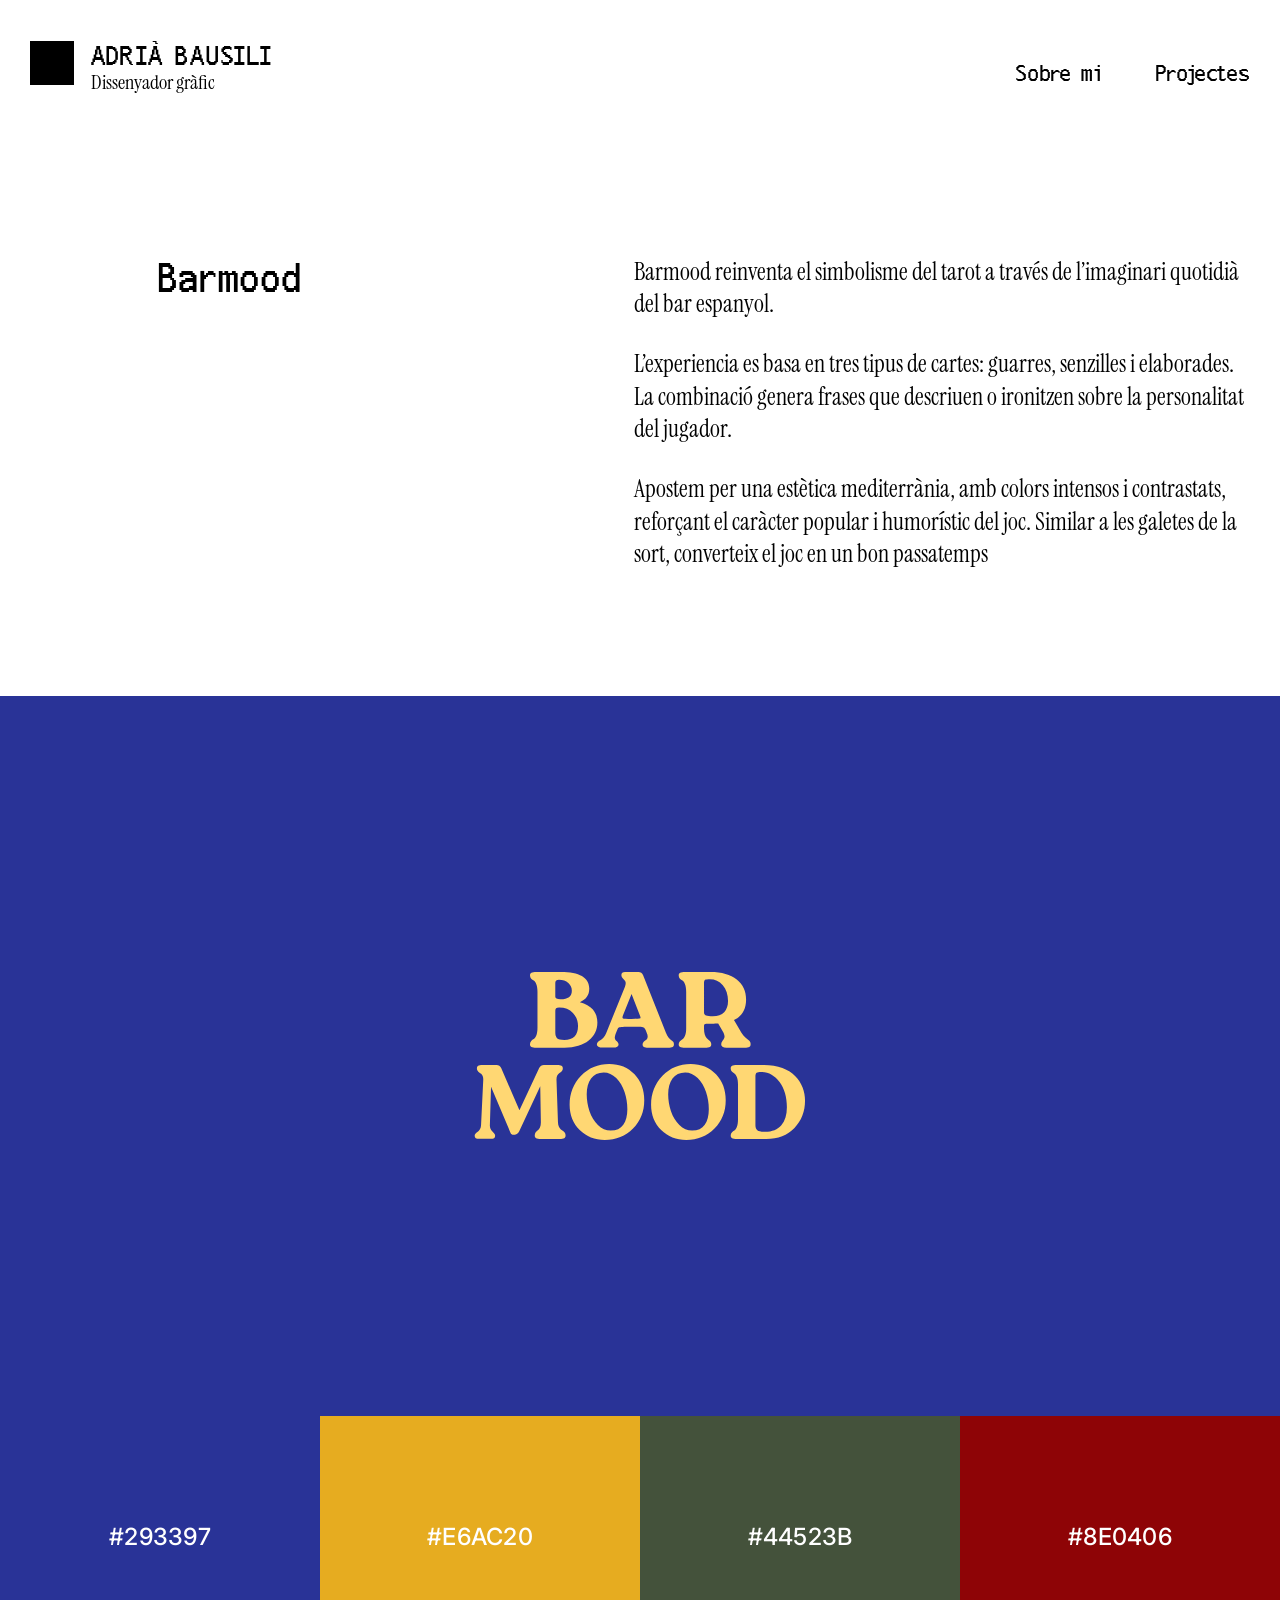
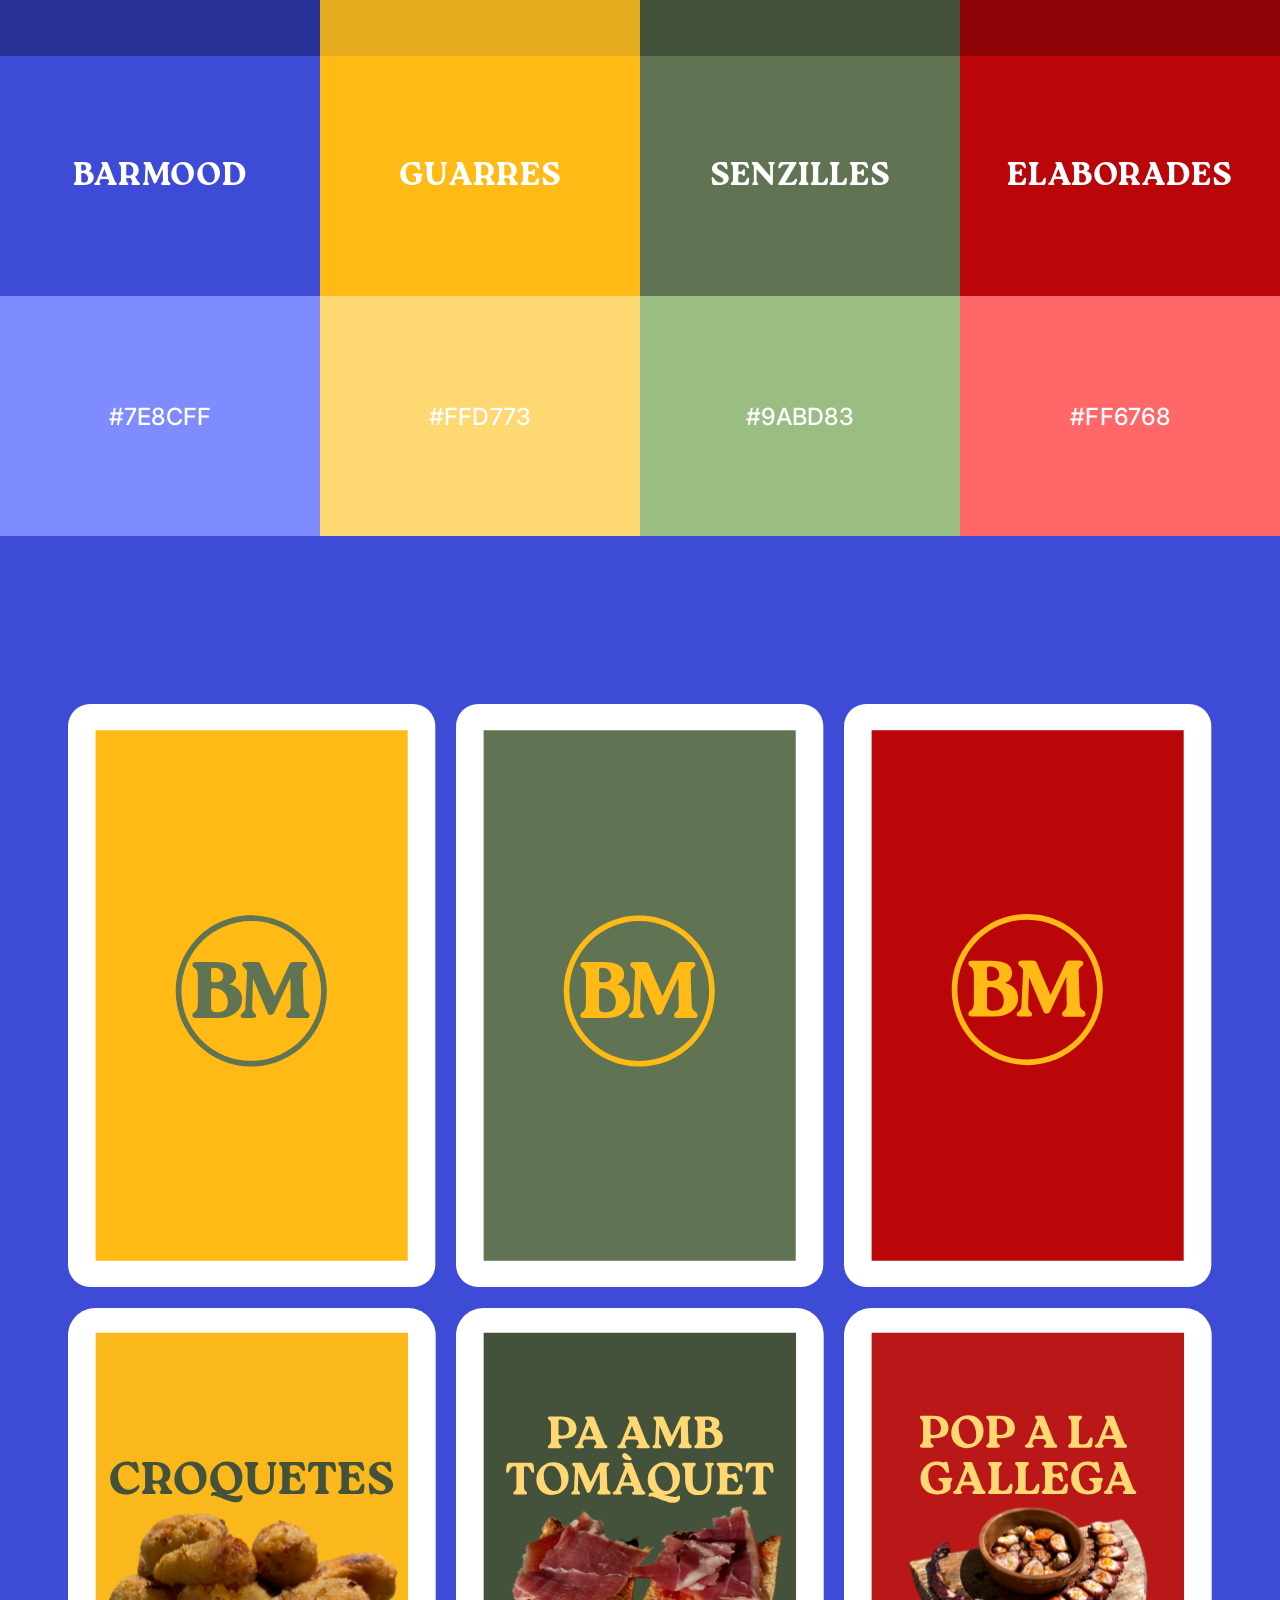
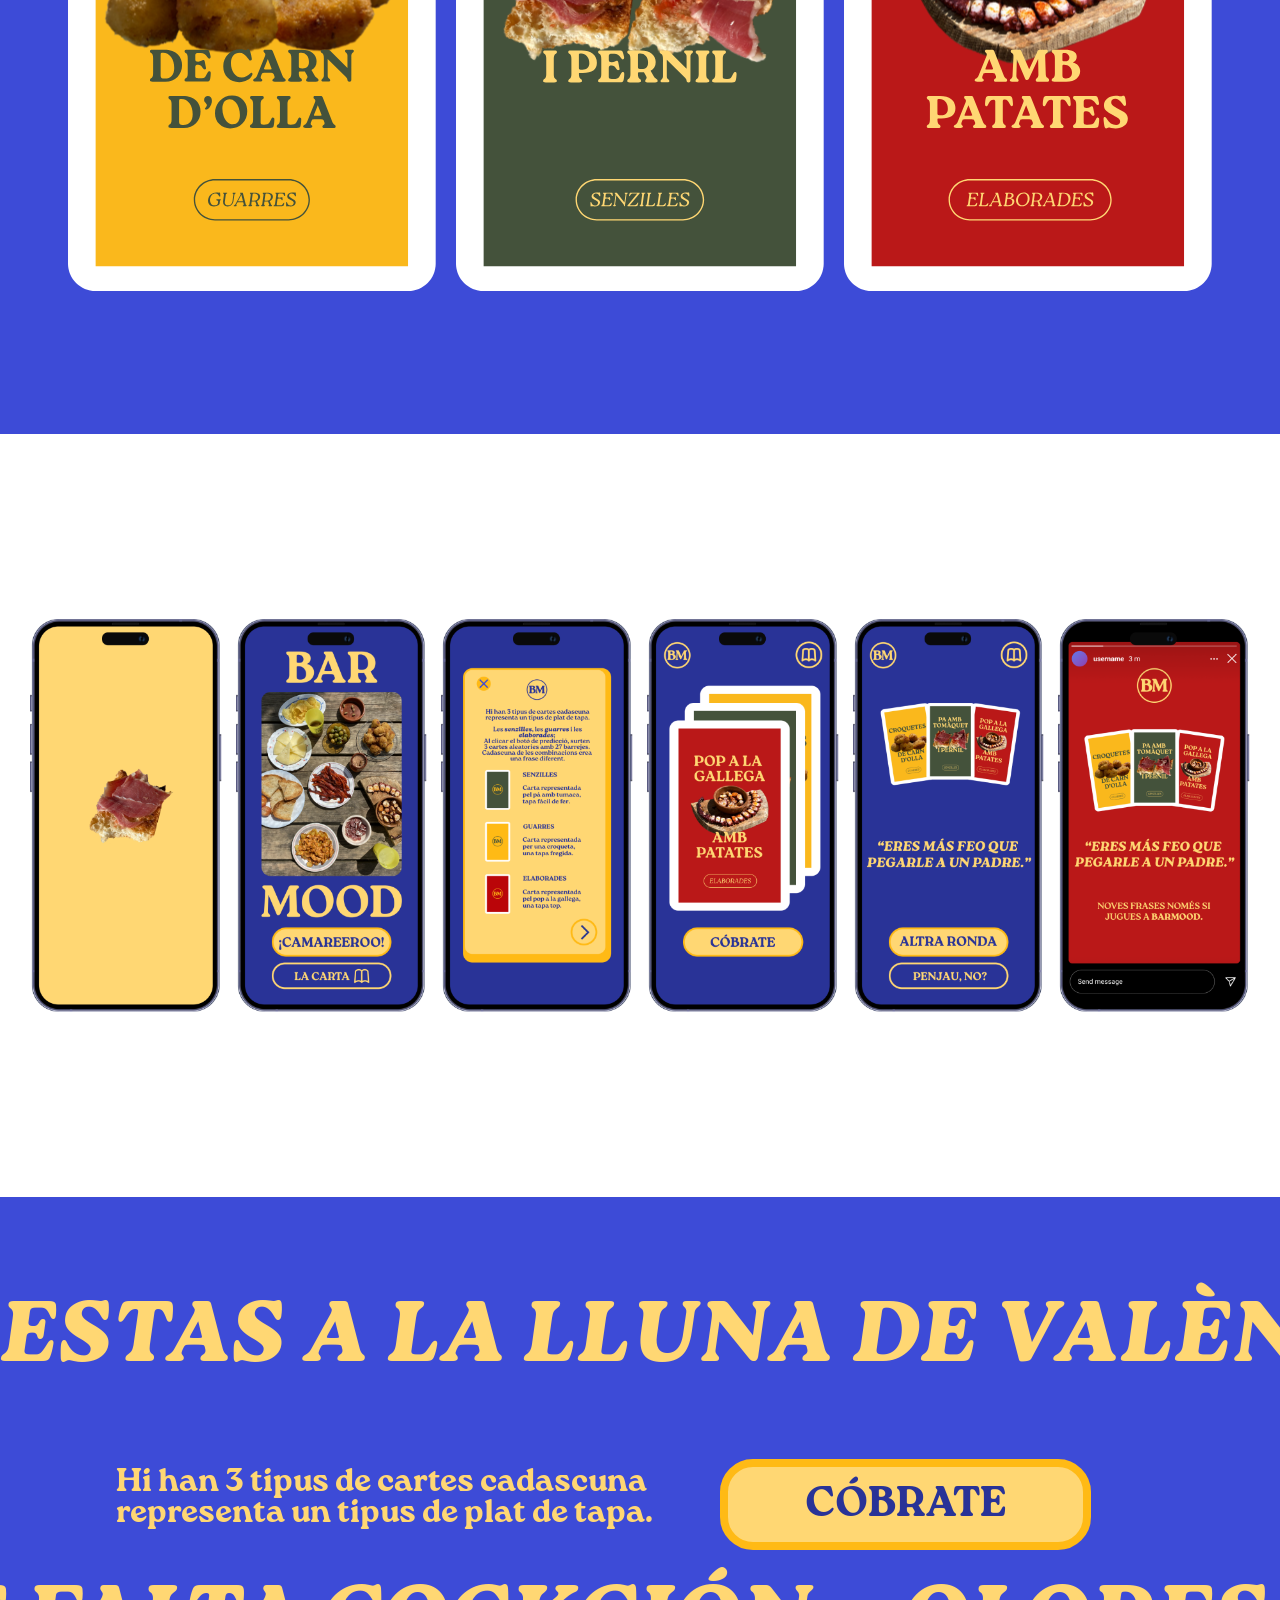
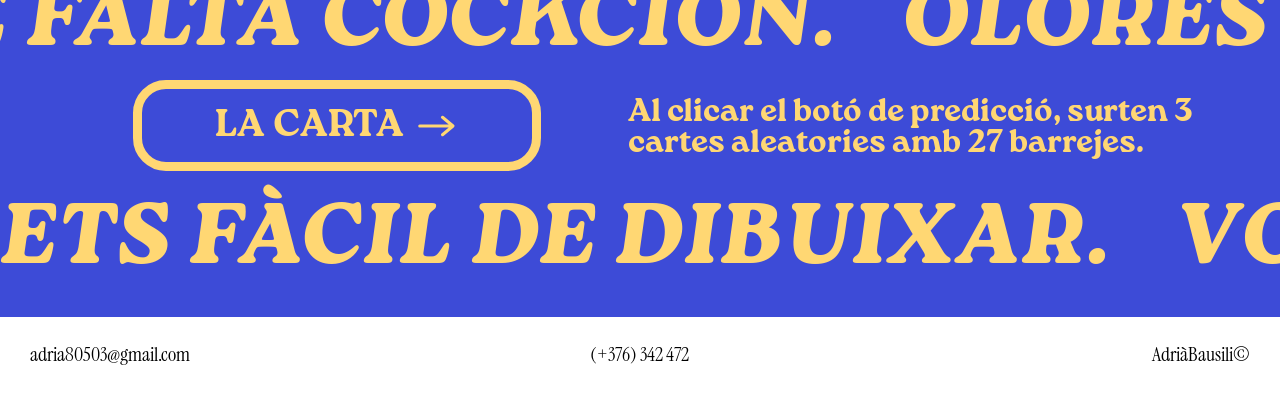
==== barmood.html @ f32cebb0 "Initial portfolio" ====
<!DOCTYPE html>
<html lang="ca">
<head>
  <meta charset="UTF-8" />
  <meta name="viewport" content="width=device-width, initial-scale=1" />
  <title>Adrià Bausili — Barmood</title>
  <link rel="preconnect" href="https://fonts.googleapis.com" />
  <link rel="preconnect" href="https://fonts.gstatic.com" crossorigin />
  <link rel="preconnect" href="https://api.fontshare.com" />
  <link href="https://fonts.googleapis.com/css2?family=Instrument+Serif:ital@0;1&family=Inter:wght@500;600&display=swap" rel="stylesheet" />
  <link href="https://api.fontshare.com/v2/css?f[]=clash-grotesk@500&display=swap" rel="stylesheet" />
  <link rel="stylesheet" href="css/styles.css" />
</head>
<body>
  <div class="page">
    <header class="site-header">
      <a class="brand" href="index.html" aria-label="Adrià Bausili — inici">
        <span class="brand-mark" aria-hidden="true"></span>
        <span class="brand-text">
          <span class="brand-name">ADRIÀ BAUSILI</span>
          <span class="brand-role">Dissenyador gràfic</span>
        </span>
      </a>
      <nav class="site-nav" aria-label="Principal">
        <a href="sobre-mi.html">Sobre mi</a>
        <a href="index.html">Projectes</a>
      </nav>
    </header>

    <main class="case-barmood">
      <section class="case-intro" aria-labelledby="bm-title">
        <h1 id="bm-title">Barmood</h1>
        <div class="case-intro-copy">
          <p>Barmood reinventa el simbolisme del tarot a través de l’imaginari quotidià del bar espanyol.</p>
          <p>L’experiencia es basa en tres tipus de cartes: guarres, senzilles i elaborades. La combinació genera frases que descriuen o ironitzen sobre la personalitat del jugador.</p>
          <p>Apostem per una estètica mediterrània, amb colors intensos i contrastats, reforçant el caràcter popular i humorístic del joc. Similar a les galetes de la sort, converteix el joc en un bon passatemps</p>
        </div>
      </section>

      <section class="bm-wordmark bm-bleed" aria-label="Wordmark">
        <img src="assets/barmood-wordmark.svg" alt="BAR MOOD" width="1920" height="1080" />
      </section>

      <section class="bm-palette bm-bleed" aria-label="Paleta de color">
        <ul class="bm-palette-grid">
          <li>
            <div class="bm-swatch bm-swatch-barmood-dark"><span>#293397</span></div>
            <div class="bm-swatch bm-swatch-name bm-swatch-barmood-mid"><span>BARMOOD</span></div>
            <div class="bm-swatch bm-swatch-barmood-light"><span>#7E8CFF</span></div>
          </li>
          <li>
            <div class="bm-swatch bm-swatch-guarres-dark"><span>#E6AC20</span></div>
            <div class="bm-swatch bm-swatch-name bm-swatch-guarres-mid"><span>GUARRES</span></div>
            <div class="bm-swatch bm-swatch-guarres-light"><span>#FFD773</span></div>
          </li>
          <li>
            <div class="bm-swatch bm-swatch-senzilles-dark"><span>#44523B</span></div>
            <div class="bm-swatch bm-swatch-name bm-swatch-senzilles-mid"><span>SENZILLES</span></div>
            <div class="bm-swatch bm-swatch-senzilles-light"><span>#9ABD83</span></div>
          </li>
          <li>
            <div class="bm-swatch bm-swatch-elaborades-dark"><span>#8E0406</span></div>
            <div class="bm-swatch bm-swatch-name bm-swatch-elaborades-mid"><span>ELABORADES</span></div>
            <div class="bm-swatch bm-swatch-elaborades-light"><span>#FF6768</span></div>
          </li>
        </ul>
      </section>

      <section class="bm-cards bm-bleed" aria-label="Cartes">
        <div class="bm-cards-grid">
          <img src="assets/barmood-logo-1.svg" alt="" width="365" height="578" />
          <img src="assets/barmood-logo-2.svg" alt="" width="365" height="578" />
          <img src="assets/barmood-logo-3.svg" alt="" width="365" height="578" />
          <img src="assets/barmood-croquetes.svg" alt="croquetes" width="364" height="577" />
          <img src="assets/barmood-pa.svg" alt="pa amb tomàquet" width="364" height="577" />
          <img src="assets/barmood-pop.svg" alt="pop" width="364" height="577" />
        </div>
      </section>

      <section class="bm-photos" aria-label="Fotografies">
        <img src="assets/barmood-photo-1.png" alt="" width="298" height="613" />
        <img src="assets/barmood-photo-2.png" alt="" width="298" height="613" />
        <img src="assets/barmood-photo-3.png" alt="" width="298" height="613" />
        <img src="assets/barmood-photo-4.png" alt="" width="298" height="613" />
        <img src="assets/barmood-photo-5.png" alt="" width="298" height="613" />
        <img src="assets/barmood-photo-6.png" alt="" width="298" height="613" />
      </section>

      <section class="bm-play bm-bleed" aria-label="Joc">
        <div class="bm-play-stage">
          <div class="bm-marquee" data-dir="left">
            <div class="bm-marquee-track">
              <p>
                <span>ESTAS A LA LLUNA DE VALÈNCIA.</span>
                <span>ERES MÁS FEO QUE PEGARLE A UN PADRE.</span>
              </p>
              <p aria-hidden="true">
                <span>ESTAS A LA LLUNA DE VALÈNCIA.</span>
                <span>ERES MÁS FEO QUE PEGARLE A UN PADRE.</span>
              </p>
            </div>
          </div>
          <div class="bm-marquee is-shifted" data-dir="right">
            <div class="bm-marquee-track">
              <p>
                <span>TE FALTA COCKCIÓN.</span>
                <span>OLORES A QUARENTENA.</span>
              </p>
              <p aria-hidden="true">
                <span>TE FALTA COCKCIÓN.</span>
                <span>OLORES A QUARENTENA.</span>
              </p>
            </div>
          </div>
          <div class="bm-marquee" data-dir="left">
            <div class="bm-marquee-track">
              <p>
                <span>ETS FÀCIL DE DIBUIXAR.</span>
                <span>VOLS UN BESO NEGRO O NORMAL.</span>
              </p>
              <p aria-hidden="true">
                <span>ETS FÀCIL DE DIBUIXAR.</span>
                <span>VOLS UN BESO NEGRO O NORMAL.</span>
              </p>
            </div>
          </div>

          <div class="bm-play-ui">
            <p class="bm-play-line bm-line-a">Hi han 3 tipus de cartes cadascuna representa un tipus de plat de tapa.</p>
            <button type="button" class="bm-btn bm-btn-cobrate" id="bm-cobrate" aria-controls="bm-reading">CÓBRATE</button>
            <button type="button" class="bm-btn bm-btn-carta" id="bm-carta" aria-expanded="false" aria-controls="bm-instructions">
              <span>LA CARTA</span>
              <svg class="bm-arrow" viewBox="0 0 48 32" width="42" height="28" aria-hidden="true">
                <path d="M2 16h36M28 6l12 10L28 26" fill="none" stroke="currentColor" stroke-width="3.5" stroke-linecap="round" stroke-linejoin="round"/>
              </svg>
            </button>
            <p class="bm-play-line bm-line-b">Al clicar el botó de predicció, surten 3 cartes aleatories amb 27 barrejes.</p>
          </div>
        </div>

        <div class="bm-instructions" id="bm-instructions" hidden>
          <p>Hi ha tres tipus de cartes. Cadascuna representa un tipus de plat de tapa: guarres, senzilles i elaborades.</p>
          <p>CÓBRATE en treu 3 a l’atzar. Amb tres tipus, les combinacions són 27.</p>
        </div>

        <div class="bm-reading" id="bm-reading" hidden>
          <div class="bm-reading-cards" id="bm-reading-cards"></div>
          <p class="bm-sr" id="bm-reading-status" aria-live="polite"></p>
        </div>
      </section>
    </main>

    <footer class="site-footer">
      <a href="mailto:adria80503@gmail.com">adria80503@gmail.com</a>
      <a href="tel:+376342472">(+376) 342 472</a>
      <span>AdriàBausili©</span>
    </footer>
  </div>
  <script src="js/main.js"></script>
</body>
</html>
---- css/styles.css ----
/* Portfoli — shared chrome + projectes index
   Local: Fontlab (fontlab-webfont.woff), Roca One Black / Bold Italic / Heavy Italic.
   Google Fonts: Instrument Serif, Bricolage Grotesque, Inter.
*/

@font-face {
  font-family: "Fontlab";
  src: url("../fonts/fontlab-webfont.woff") format("woff");
  font-weight: 400;
  font-style: normal;
  font-display: swap;
}

@font-face {
  font-family: "Roca One";
  src: url("../fonts/RocaOne-Bl.woff2") format("woff2");
  font-weight: 900;
  font-style: normal;
  font-display: swap;
}

@font-face {
  font-family: "Roca One";
  src: url("../fonts/RocaOne-BdIt.woff") format("woff");
  font-weight: 700;
  font-style: italic;
  font-display: swap;
}

@font-face {
  font-family: "Roca One";
  src: url("../fonts/RocaOne-HvIt.woff2") format("woff2");
  font-weight: 800;
  font-style: italic;
  font-display: swap;
}

:root {
  --page-bg: #ffffff;
  --ink: #000000;
  --inset: 30px;
  --font-sans: "Fontlab", "Avenir Next", "Segoe UI", sans-serif;
  --font-serif: "Instrument Serif", "Times New Roman", serif;
  --font-bricolage: "Bricolage Grotesque", "Fontlab", sans-serif;
  --font-roca: "Roca One", "Times New Roman", serif;
  --font-inter: Inter, "Helvetica Neue", Arial, sans-serif;
  --specimen-orange: #ff5900;
  --specimen-navy: #2e3192;
  --miro-cream: #fff8f0;
  --barmood-blue: #293397;
  --barmood-yellow: #ffd773;
  --card-w: 732px;
  --card-h: 412px;
  --card-gap: 172px; /* equal top-to-top separation */
  --stack-pad-top: 58px; /* room for the folder tab above Espècimen */
  --stack-h: calc(var(--stack-pad-top) + 2 * var(--card-gap) + var(--card-h));
}

*,
*::before,
*::after {
  box-sizing: border-box;
}

html,
body {
  margin: 0;
  min-height: 100%;
}

body {
  background: var(--page-bg);
  color: var(--ink);
  font-family: var(--font-serif);
  -webkit-font-smoothing: antialiased;
  text-rendering: optimizeLegibility;
}

a {
  color: inherit;
  text-decoration: none;
}

.page {
  min-height: 100vh;
  min-height: 100dvh;
  display: grid;
  grid-template-rows: auto 1fr auto;
  padding: 0 var(--inset);
}

/* ——— Header ——— */

.site-header {
  display: flex;
  align-items: flex-start;
  justify-content: space-between;
  gap: 24px;
  padding-top: 41px;
  position: relative;
  z-index: 20;
  min-height: 70px;
}

.brand {
  display: flex;
  align-items: flex-start;
  gap: 17px;
}

.brand-mark {
  width: 44px;
  height: 44px;
  background: var(--ink);
  flex-shrink: 0;
}

.brand-text {
  display: flex;
  flex-direction: column;
  gap: 0;
  padding-top: 2px;
}

.brand-name {
  font-family: var(--font-sans);
  font-size: 24px;
  font-weight: 400;
  line-height: 1;
  letter-spacing: 0.01em;
  text-transform: uppercase;
}

.brand-role {
  font-family: var(--font-serif);
  font-size: 20px;
  font-style: normal;
  font-weight: 400;
  line-height: 1.15;
  margin-top: 4px;
}

.site-nav {
  display: flex;
  flex-shrink: 0;
  gap: 54px;
  padding-top: 18px;
  font-family: var(--font-sans);
  font-size: 20px;
  font-weight: 400;
}

.site-nav a[aria-current="page"] {
  text-decoration: underline;
  text-underline-offset: 4px;
  text-decoration-thickness: 1px;
}

.site-nav a:hover {
  text-decoration: underline;
  text-underline-offset: 4px;
}

/* ——— Projectes / conjunt ———
   Folder pile. Tune per card:
   --folder-rotate  tilt from above
   --folder-depth   cardboard thickness
   --folder-scale   size in the pile
   --folder-offset  horizontal step
   --folder-z       depth toward the camera
*/

@property --folder-lift-y {
  syntax: "<length>";
  inherits: true;
  initial-value: 0px;
}

@property --folder-lift-z {
  syntax: "<length>";
  inherits: true;
  initial-value: 0px;
}

@property --folder-lift-scale {
  syntax: "<number>";
  inherits: true;
  initial-value: 0;
}

@property --folder-lift-rotate {
  syntax: "<angle>";
  inherits: true;
  initial-value: 0deg;
}

.projectes {
  display: flex;
  justify-content: center;
  align-items: center;
  overflow: visible;
}

.conjunt {
  position: relative;
  width: min(var(--card-w), calc(100vw - 2 * var(--inset)));
  height: min(var(--stack-h), 90vh);
  margin-top: 4vh;
  transform-style: flat;
}

.project-card {
  --folder-rotate: 18deg;
  --folder-depth: 14px;
  --folder-scale: 1;
  --folder-offset: 0px;
  --folder-z: 0px;
  --folder-fan: -1deg;
  --folder-lift-y: 0px;
  --folder-lift-z: 0px;
  --folder-lift-scale: 0;
  --folder-lift-rotate: 0deg;
  --folder-paper: #e7d3a8;
  --folder-edge: #c4ae82;
  position: absolute;
  left: 0;
  width: 100%;
  height: var(--card-h);
  max-height: 48%;
  display: block;
  overflow: visible;
  background: transparent;
  perspective: 1540px;
  perspective-origin: 44% 8%;
  transform-style: preserve-3d;
  cursor: none;
  transition:
    --folder-lift-y 0.62s cubic-bezier(0.22, 0.61, 0.36, 1),
    --folder-lift-z 0.62s cubic-bezier(0.22, 0.61, 0.36, 1),
    --folder-lift-scale 0.62s cubic-bezier(0.22, 0.61, 0.36, 1),
    --folder-lift-rotate 0.62s cubic-bezier(0.22, 0.61, 0.36, 1);
}

/* Soft floor shadow. Stays on the card so the link box never moves. */
.project-card::before {
  content: "";
  position: absolute;
  left: 8%;
  right: 2%;
  bottom: -7%;
  height: 24%;
  background: radial-gradient(ellipse at 46% 50%, rgba(0, 0, 0, 0.3), rgba(0, 0, 0, 0.12) 44%, transparent 72%);
  transform: translate3d(calc(var(--folder-offset) * 0.45 + 18px), calc(var(--folder-lift-y) + 22px), 0);
  pointer-events: none;
  z-index: -1;
}

.project-card.is-lifted,
.project-card:focus-visible {
  z-index: 12;
  --folder-lift-y: -120px;
  --folder-lift-z: 78px;
  --folder-lift-scale: 0.05;
  --folder-lift-rotate: -5deg;
}

.project-card.is-lifted::before,
.project-card:focus-visible::before {
  background: radial-gradient(ellipse at 48% 50%, rgba(0, 0, 0, 0.32), rgba(0, 0, 0, 0.1) 48%, transparent 74%);
}

.conjunt:has(.project-card.is-lifted) .project-card:not(.is-lifted):not(:focus-visible) {
  --folder-lift-y: 14px;
  --folder-lift-z: -26px;
  --folder-lift-scale: -0.018;
}

.project-card:focus-visible {
  outline: 2px solid var(--ink);
  outline-offset: 6px;
}

.card-especimen {
  top: var(--stack-pad-top);
  z-index: 1;
  --folder-rotate: 18deg;
  --folder-depth: 16px;
  --folder-scale: 0.88;
  --folder-offset: -34px;
  --folder-z: -48px;
  --folder-fan: -1.8deg;
  --folder-paper: #ead7ad;
  --folder-edge: #c9b48a;
}

.card-miro {
  top: calc(var(--stack-pad-top) + var(--card-gap));
  z-index: 2;
  --folder-rotate: 17deg;
  --folder-depth: 16px;
  --folder-scale: 0.95;
  --folder-offset: 2px;
  --folder-z: -4px;
  --folder-fan: -0.3deg;
  --folder-paper: #e4d0a4;
  --folder-edge: #c2ad80;
}

.card-barmood {
  top: calc(var(--stack-pad-top) + 2 * var(--card-gap));
  z-index: 3;
  --folder-rotate: 16deg;
  --folder-depth: 18px;
  --folder-scale: 1.03;
  --folder-offset: 24px;
  --folder-z: 24px;
  --folder-fan: 0.8deg;
  --folder-paper: #efe0b8;
  --folder-edge: #d0b98f;
}

.folder {
  position: absolute;
  top: -22px;
  right: -24px;
  bottom: -16px;
  left: -24px;
  transform-style: preserve-3d;
  transform-origin: 50% 72%;
  background: transparent;
  border-radius: 3px 8px 14px 14px;
  transform:
    translate3d(var(--folder-offset), var(--folder-lift-y), calc(var(--folder-z) + var(--folder-lift-z)))
    rotateX(calc(var(--folder-rotate) + var(--folder-lift-rotate)))
    rotateY(calc(var(--folder-rotate) * -0.48))
    rotateZ(var(--folder-fan))
    scale(calc(var(--folder-scale) + var(--folder-lift-scale)));
  transition: box-shadow 0.62s cubic-bezier(0.22, 0.61, 0.36, 1);
}

/* Back board — the thickness you see along the top and side. */
.folder::before {
  content: "";
  position: absolute;
  inset: 0;
  border-radius: inherit;
  background: var(--folder-edge);
  transform: translate3d(1px, 2px, calc(var(--folder-depth) * -1));
  pointer-events: none;
}

/* Front board. Transparent parent so this doesn't hide the back board. */
.folder::after {
  content: "";
  position: absolute;
  inset: 0;
  border-radius: inherit;
  background:
    linear-gradient(165deg, rgba(255, 255, 255, 0.42), rgba(255, 255, 255, 0.05) 36%, rgba(0, 0, 0, 0.07) 100%),
    var(--folder-paper);
  box-shadow:
    inset 0 1px 0 rgba(255, 255, 255, 0.55),
    inset -10px -8px 16px rgba(0, 0, 0, 0.06);
  pointer-events: none;
}

.folder-lip {
  position: absolute;
  left: 0;
  right: 0;
  top: 0;
  height: var(--folder-depth);
  transform-origin: center top;
  transform: rotateX(90deg);
  background: linear-gradient(to bottom, rgba(255, 255, 255, 0.72), var(--folder-edge));
  pointer-events: none;
  z-index: 4;
}

.folder-tab {
  position: absolute;
  top: -34px;
  z-index: 5;
  display: flex;
  align-items: flex-start;
  width: 214px;
  max-width: 48%;
  height: 46px;
  padding: 8px 10px 0;
  border-radius: 9px 10px 0 0;
  background:
    linear-gradient(180deg, rgba(255, 255, 255, 0.38), transparent 55%),
    var(--folder-paper);
  box-shadow: inset 0 1px 0 rgba(255, 255, 255, 0.6);
  transform: translateZ(3px);
  transform-style: preserve-3d;
}

.card-especimen .folder-tab {
  left: 26px;
}

.card-miro .folder-tab {
  right: 34px;
  left: auto;
}

.card-barmood .folder-tab {
  right: 32px;
}

.folder-tab::before {
  content: "";
  position: absolute;
  inset: 0;
  border-radius: inherit;
  background: var(--folder-edge);
  transform: translateZ(calc(var(--folder-depth) * -1));
}

.folder-side {
  position: absolute;
  top: 0;
  right: 0;
  z-index: 4;
  width: var(--folder-depth);
  height: 100%;
  transform-origin: right center;
  transform: rotateY(90deg);
  background: linear-gradient(to left, rgba(255, 255, 255, 0.28), var(--folder-edge));
  pointer-events: none;
}

.folder-label {
  position: relative;
  z-index: 1;
  display: block;
  width: 100%;
  padding: 4px 10px 5px;
  background: rgba(255, 255, 255, 0.95);
  color: rgba(24, 24, 24, 0.7);
  font-family: var(--font-sans);
  font-size: 15px;
  font-weight: 400;
  line-height: 1.15;
  letter-spacing: 0.02em;
  box-shadow: inset 0 -1px 0 rgba(0, 0, 0, 0.28);
}

.project-card.is-lifted .folder,
.project-card:focus-visible .folder {
  box-shadow: 0 18px 28px rgba(0, 0, 0, 0.16);
}

/* Espècimen card */

.card-especimen-inner {
  position: relative;
  width: 100%;
  height: 100%;
  padding: 28px 32px 24px;
  background: #fff;
}

.especimen-title {
  margin: 0;
  color: var(--specimen-orange);
  font-family: var(--font-bricolage);
  font-size: clamp(72px, 10vw, 191px);
  font-weight: 200;
  line-height: 0.66;
  font-variation-settings: "wdth" 94, "opsz" 96;
  max-width: 92%;
}

.especimen-title span {
  display: block;
}

.especimen-asterisk {
  position: absolute;
  top: 18px;
  right: 28px;
  width: clamp(48px, 8vw, 88px);
  height: auto;
  pointer-events: none;
}

.especimen-download {
  position: absolute;
  right: 28px;
  bottom: 52px;
  display: inline-flex;
  align-items: center;
  justify-content: center;
  padding: 6px 14px;
  border: 0.4px solid var(--specimen-navy);
  border-radius: 5px;
  color: var(--specimen-navy);
  font-family: var(--font-bricolage);
  font-size: 11px;
  letter-spacing: 0.04em;
  font-variation-settings: "wdth" 75, "opsz" 14;
}

.especimen-caption {
  position: absolute;
  left: 32px;
  right: 160px;
  bottom: 20px;
  margin: 0;
  color: var(--specimen-navy);
  font-family: var(--font-bricolage);
  font-size: 12px;
  line-height: 1.25;
  font-weight: 400;
  font-variation-settings: "wdth" 90, "opsz" 14;
}

/* Miró card */

.card-miro-inner {
  width: 100%;
  height: 100%;
  display: flex;
  align-items: center;
  justify-content: center;
  padding: 24px;
  background: #000;
}

.miro-signature {
  width: min(320px, 70%);
  height: auto;
  display: block;
}

/* Barmood card */

.card-barmood-inner {
  width: 100%;
  height: 100%;
  display: flex;
  align-items: center;
  justify-content: center;
  background:
    radial-gradient(circle at 18% 22%, rgba(255, 215, 115, 0.12), transparent 42%),
    radial-gradient(circle at 82% 78%, rgba(126, 140, 255, 0.35), transparent 48%),
    var(--barmood-blue);
}

.barmood-wordmark {
  margin: 0;
  color: var(--barmood-yellow);
  font-family: var(--font-roca);
  font-size: clamp(64px, 8vw, 120px);
  font-weight: 900;
  font-style: normal;
  line-height: 0.88;
  text-align: center;
  letter-spacing: 0.02em;
}

.barmood-wordmark span {
  display: block;
}

/* Artwork sheet sits on the folder board; size stays the original card. */
.folder .card-especimen-inner,
.folder .card-miro-inner,
.folder .card-barmood-inner {
  position: absolute;
  z-index: 3;
  top: 22px;
  right: 24px;
  bottom: 16px;
  left: 24px;
  width: auto;
  height: auto;
  overflow: hidden;
  border-radius: 2px;
  transform: translateZ(4px);
  box-shadow: 0 1px 2px rgba(0, 0, 0, 0.08);
}

/* ——— Footer ——— */

.site-footer {
  display: grid;
  grid-template-columns: 1fr 1fr 1fr;
  align-items: end;
  gap: 12px;
  padding: 24px 0 26px;
  font-family: var(--font-serif);
  font-size: 20px;
  line-height: 1.3;
  position: relative;
  z-index: 20;
}

.site-footer a:hover {
  text-decoration: underline;
  text-underline-offset: 3px;
}

.site-footer > :nth-child(2) {
  text-align: center;
}

.site-footer > :nth-child(3) {
  text-align: right;
}

/* ——— Cursor tag ——— */

.cursor-tag {
  position: fixed;
  top: 0;
  left: 0;
  z-index: 1000;
  pointer-events: none;
  transform: translate3d(-50%, calc(-100% - 14px), 0);
  opacity: 0;
  font-family: var(--font-sans);
  font-size: 14px;
  font-weight: 400;
  letter-spacing: 0.02em;
  color: var(--ink);
  background: rgba(255, 255, 255, 0.92);
  border: 1px solid rgba(0, 0, 0, 0.12);
  padding: 4px 10px;
  white-space: nowrap;
  transition: opacity 0.15s ease;
}

.cursor-tag.is-visible {
  opacity: 1;
}

body.is-card-hover {
  cursor: none;
}

body.is-card-hover a {
  cursor: none;
}

/* ——— Placeholder pages ——— */

.placeholder-main {
  max-width: 720px;
  margin: 12vh auto 8vh;
  font-family: var(--font-serif);
  font-size: clamp(22px, 2.4vw, 32px);
  line-height: 1.35;
}

.placeholder-main h1 {
  margin: 0 0 18px;
  font-family: var(--font-sans);
  font-size: clamp(28px, 3vw, 40px);
  font-weight: 500;
}

.placeholder-main p {
  margin: 0;
}

/* ——— Sobre mi (frame 2003:80, text block 2112:9322) ———
   One centered 878px column. Name, bio, then closing line.
   Name sits 41px above the bio; blank lines separate bio paragraphs;
   the closing line is 60px below that last blank line. */

.sobre {
  display: flex;
  flex-direction: column;
  align-items: flex-start;
  width: min(878px, 100%);
  margin-top: 118px;
  margin-left: auto;
  margin-right: auto;
  padding-bottom: 48px;
}

.sobre-name {
  margin: 0 0 41px 2px;
  max-width: 100%;
  font-family: var(--font-sans);
  font-size: 40px;
  font-weight: 400;
  line-height: 1;
  letter-spacing: 0;
  white-space: nowrap;
}

.sobre-copy {
  width: 100%;
  margin: 0;
  font-family: var(--font-serif);
  font-size: 32px;
  font-weight: 400;
  line-height: normal;
}

.sobre-copy p {
  margin: 0;
  max-width: 100%;
}

.sobre-copy p + p {
  margin-top: 1lh;
}

.sobre-copy p.sobre-invite {
  width: min(785px, 100%);
  margin-top: 102px;
  margin-left: 2px;
  font-family: var(--font-sans);
  font-size: 32px;
  font-weight: 400;
  line-height: 1;
}

/* Frame puts the footer line on the bottom edge. Shared footer padding stays on the other pages. */
.page:has(.sobre) .site-footer {
  padding-top: 0;
  padding-bottom: 0;
}

@media (max-width: 1200px) {
  .sobre {
    margin-top: 48px;
  }

  .sobre-name {
    margin-left: 0;
    white-space: normal;
  }

  .sobre-copy p.sobre-invite {
    margin-left: 0;
  }
}

/* ——— Responsive ——— */

@media (max-width: 900px) {
  :root {
    --inset: 20px;
  }

  .site-header {
    padding-top: 24px;
    gap: 16px;
  }

  .brand-name {
    font-size: 18px;
  }

  .brand-role {
    font-size: 16px;
  }

  .brand-mark {
    width: 36px;
    height: 36px;
  }

  .site-nav {
    gap: 24px;
    font-size: 16px;
    padding-top: 10px;
  }

  .conjunt {
    --card-h: min(320px, 34vh);
    --card-gap: min(156px, 18vh);
    --stack-pad-top: 36px;
    height: auto;
    min-height: calc(var(--stack-pad-top) + 2 * var(--card-gap) + var(--card-h));
    margin-top: 12px;
  }

  .project-card {
    max-height: none;
    perspective: 2200px;
    perspective-origin: 50% 16%;
  }

  .card-especimen {
    --folder-rotate: 9deg;
    --folder-scale: 0.97;
    --folder-offset: 0px;
    --folder-z: -18px;
    --folder-fan: -1deg;
  }

  .card-miro {
    --folder-rotate: 8deg;
    --folder-scale: 0.985;
    --folder-offset: 0px;
    --folder-z: 0px;
    --folder-fan: 0deg;
  }

  .card-barmood {
    --folder-rotate: 7deg;
    --folder-scale: 1;
    --folder-offset: 0px;
    --folder-z: 14px;
    --folder-fan: 0.4deg;
  }

  .folder {
    top: -12px;
    right: -8px;
    bottom: -8px;
    left: -8px;
  }

  .folder .card-especimen-inner,
  .folder .card-miro-inner,
  .folder .card-barmood-inner {
    top: 12px;
    right: 8px;
    bottom: 8px;
    left: 8px;
  }

  .project-card.is-lifted,
  .project-card:focus-visible {
    --folder-lift-y: -68px;
    --folder-lift-z: 36px;
    --folder-lift-scale: 0.03;
    --folder-lift-rotate: -2deg;
  }

  .especimen-caption {
    right: 28px;
    font-size: 11px;
  }

  .especimen-download {
    bottom: 64px;
  }

  .site-footer {
    grid-template-columns: 1fr;
    gap: 6px;
    font-size: 16px;
    padding-bottom: 20px;
  }

  .site-footer > :nth-child(2),
  .site-footer > :nth-child(3) {
    text-align: left;
  }
}

@media (prefers-reduced-motion: reduce) {
  .conjunt,
  .project-card,
  .folder,
  .cursor-tag,
  body {
    transition: none !important;
  }
}

/* ——— Barmood case (frame 2005:310) ——— */

body:has(.case-barmood) {
  overflow-x: hidden;
}

.case-barmood {
  --bm-blue: #3d4bd7;
  --bm-yellow: #ffd773;
  --bm-gold: #ffba15;
  --bm-navy: #293397;
  --font-clash: "Clash Grotesk", var(--font-inter), sans-serif;
  min-width: 0;
}

.bm-bleed {
  margin-left: calc(var(--inset) * -1);
  margin-right: calc(var(--inset) * -1);
}

.bm-sr {
  position: absolute;
  width: 1px;
  height: 1px;
  padding: 0;
  margin: -1px;
  overflow: hidden;
  clip: rect(0, 0, 0, 0);
  white-space: nowrap;
  border: 0;
}

.case-intro {
  display: grid;
  grid-template-columns: minmax(140px, 564px) minmax(280px, 626px);
  justify-content: start;
  align-items: start;
  column-gap: 0;
  padding: clamp(120px, 18vh, 220px) 0 clamp(88px, 14vh, 190px) clamp(0px, 10vw, 188px);
}

.case-intro h1 {
  margin: 0;
  color: var(--ink);
  font-family: var(--font-sans);
  font-size: 36px;
  font-weight: 400;
  line-height: 1.15;
}

.case-intro-copy {
  max-width: 626px;
  color: var(--ink);
  font-family: var(--font-serif);
  font-size: 24px;
  line-height: 1.35;
}

.case-intro-copy p {
  margin: 0;
}

.case-intro-copy p + p {
  margin-top: 1.15em;
}

.bm-wordmark {
  display: flex;
  align-items: center;
  justify-content: center;
  overflow: hidden;
  background: #293397;
}

.bm-wordmark img {
  display: block;
  width: 100%;
  height: auto;
}

.bm-palette-grid {
  list-style: none;
  display: grid;
  grid-template-columns: repeat(4, minmax(0, 1fr));
  margin: 0;
  padding: 0;
}

.bm-palette-grid > li {
  display: flex;
  flex-direction: column;
  min-height: clamp(480px, 56.25vw, 1080px);
}

.bm-swatch {
  flex: 1;
  display: flex;
  align-items: center;
  justify-content: center;
  color: #fff;
  font-family: var(--font-clash);
  font-weight: 500;
  font-size: clamp(16px, 1.85vw, 36px);
  letter-spacing: 0.01em;
}

.bm-swatch-name span {
  font-family: var(--font-roca);
  font-weight: 900;
  font-style: normal;
  font-size: clamp(20px, 2.5vw, 48px);
  letter-spacing: 0.02em;
}

.bm-swatch-barmood-dark { background: #293397; }
.bm-swatch-barmood-mid { background: #3d4bd7; }
.bm-swatch-barmood-light { background: #7e8cff; }
.bm-swatch-guarres-dark { background: #e6ac20; }
.bm-swatch-guarres-mid { background: #ffba15; }
.bm-swatch-guarres-light { background: #ffd773; }
.bm-swatch-senzilles-dark { background: #44523b; }
.bm-swatch-senzilles-mid { background: #607453; }
.bm-swatch-senzilles-light { background: #9abd83; }
.bm-swatch-elaborades-dark { background: #8e0406; }
.bm-swatch-elaborades-mid { background: #ba0509; }
.bm-swatch-elaborades-light { background: #ff6768; }

.bm-cards {
  background: var(--bm-blue);
  padding: clamp(72px, 13.1vw, 251px) 20px clamp(64px, 11.2vw, 215px);
}

.bm-cards-grid,
.bm-reading-cards {
  width: min(1144px, 100%);
  margin: 0 auto;
  display: grid;
  grid-template-columns: repeat(3, minmax(0, 1fr));
  gap: 20px;
}

.bm-cards-grid img,
.bm-reading-cards img {
  width: 100%;
  height: auto;
  display: block;
}

.bm-card {
  background: #fff;
  border-radius: 22px;
  padding: 14px;
  aspect-ratio: 364 / 578;
}

.bm-card-panel {
  height: 100%;
  border-radius: 12px;
  display: flex;
  align-items: center;
  justify-content: center;
  overflow: hidden;
}

.bm-mono {
  font-family: var(--font-roca);
  font-weight: 900;
  font-style: normal;
  font-size: clamp(64px, 6vw, 120px);
  line-height: 0.8;
  letter-spacing: -0.05em;
  color: var(--bm-navy);
}

.bm-panel-guarres { background: #ffba15; color: var(--bm-navy); }
.bm-panel-senzilles { background: #607453; color: #fff; }
.bm-panel-elaborades { background: #ba0509; color: var(--bm-yellow); }

.bm-tapa .bm-card-panel {
  flex-direction: column;
  justify-content: flex-end;
  align-items: center;
  gap: 6px;
  padding: 7% 8% 9%;
}

.bm-tapa-img {
  width: min(240px, 86%);
  height: auto;
  display: block;
  margin-top: 6%;
  margin-bottom: auto;
}

.bm-tapa-img.is-tilted {
  transform: rotate(-5deg);
}

.bm-tapa-name,
.bm-tapa-note {
  margin: 0;
  text-align: center;
}

.bm-tapa-name {
  font-family: var(--font-roca);
  font-weight: 800;
  font-style: italic;
  font-size: clamp(22px, 2.1vw, 40px);
  line-height: 0.9;
}

.bm-tapa-note {
  font-family: var(--font-sans);
  font-size: 14px;
  letter-spacing: 0.04em;
}

.bm-photos {
  display: grid;
  grid-template-columns: repeat(6, minmax(0, 1fr));
  gap: 14px;
  margin: clamp(80px, 14.4vw, 277px) 0;
}

.bm-photos img {
  width: 100%;
  height: auto;
  display: block;
}

.bm-play {
  background: var(--bm-blue);
  color: var(--bm-yellow);
}

.bm-play-stage {
  position: relative;
  height: clamp(620px, 56.25vw, 1080px);
  overflow: hidden;
}

.bm-marquee {
  position: absolute;
  left: 0;
  right: 0;
  height: 28.4%;
  display: flex;
  align-items: center;
  overflow: hidden;
  z-index: 1;
}

.bm-play-stage > .bm-marquee:nth-child(1) { top: 5.4%; }
.bm-play-stage > .bm-marquee:nth-child(2) { top: 44.9%; }
.bm-play-stage > .bm-marquee:nth-child(3) { top: 75.1%; }

.bm-marquee-track {
  display: flex;
  width: max-content;
  animation: bm-marquee 32s linear infinite;
}

.bm-marquee.is-shifted .bm-marquee-track {
  margin-left: -109px;
}

.bm-marquee[data-dir="right"] .bm-marquee-track {
  animation-direction: reverse;
}

.bm-marquee-track p {
  display: flex;
  gap: 0.75em;
  margin: 0;
  padding-right: 0.75em;
  font-family: var(--font-roca);
  font-weight: 800;
  font-style: italic;
  font-size: clamp(42px, 6.7vw, 128px);
  line-height: 1;
  white-space: nowrap;
  letter-spacing: 0.01em;
}

@keyframes bm-marquee {
  from { transform: translateX(0); }
  to { transform: translateX(-50%); }
}

.bm-play-ui {
  position: absolute;
  inset: 0;
  z-index: 2;
  pointer-events: none;
}

.bm-play-line,
.bm-btn {
  pointer-events: auto;
}

.bm-play-line {
  position: absolute;
  margin: 0;
  color: var(--bm-yellow);
  font-family: var(--font-roca);
  font-weight: 900;
  font-style: normal;
  font-size: clamp(22px, 2.5vw, 48px);
  line-height: 0.96;
}

.bm-line-a {
  left: 9.06%;
  top: 37.6%;
  width: 46%;
}

.bm-line-b {
  left: 49.1%;
  top: 69.5%;
  width: 46.5%;
}

.bm-btn {
  position: absolute;
  display: inline-flex;
  align-items: center;
  justify-content: center;
  gap: 14px;
  height: clamp(88px, 7.1vw, 136px);
  padding: 0 24px;
  border-radius: 33px;
  cursor: pointer;
  font-family: var(--font-roca);
  font-weight: 900;
  font-style: normal;
  line-height: 1;
  white-space: nowrap;
}

.bm-btn-cobrate {
  left: 56.25%;
  top: 36.5%;
  width: 29%;
  background: var(--bm-yellow);
  border: 8px solid var(--bm-gold);
  color: var(--bm-navy);
  font-size: clamp(28px, 3.3vw, 63px);
}

.bm-btn-cobrate:hover {
  filter: brightness(1.04);
}

.bm-btn-carta {
  left: 10.4%;
  top: 67.2%;
  width: 31.9%;
  background: transparent;
  border: 9px solid var(--bm-yellow);
  color: var(--bm-yellow);
  font-size: clamp(26px, 3vw, 58px);
}

.bm-btn-carta:hover {
  background: rgba(255, 215, 115, 0.12);
}

.bm-btn:focus-visible {
  outline: 3px solid #fff;
  outline-offset: 4px;
}

.bm-arrow {
  display: block;
  flex: 0 0 auto;
}

.bm-instructions:not([hidden]) {
  width: min(720px, calc(100% - 2 * var(--inset)));
  margin: 8px var(--inset) 56px;
  padding: 32px 36px;
  background: var(--bm-yellow);
  color: var(--bm-navy);
  border-radius: 33px;
  font-family: var(--font-serif);
  font-size: 24px;
  line-height: 1.35;
}

.bm-instructions p {
  margin: 0;
}

.bm-instructions p + p {
  margin-top: 0.8em;
}

.bm-reading {
  position: relative;
}

.bm-reading:not([hidden]) {
  padding: 8px var(--inset) 72px;
}

@media (max-width: 900px) {
  .case-intro {
    grid-template-columns: 1fr;
    row-gap: 28px;
    padding-left: 0;
    padding-right: 0;
  }

  .case-intro h1,
  .case-intro-copy {
    font-size: 22px;
  }

  .case-intro h1 {
    font-size: 32px;
  }

  .case-barmood .case-intro,
  .case-barmood .bm-palette-grid,
  .case-barmood .bm-cards-grid,
  .case-barmood .bm-reading-cards,
  .case-barmood .bm-photos,
  .case-barmood .bm-play-stage,
  .case-barmood .bm-play-ui {
    display: flex;
    flex-direction: column;
  }

  .bm-palette-grid > li {
    min-height: 320px;
  }

  .bm-cards-grid,
  .bm-reading-cards {
    max-width: 420px;
  }

  .bm-photos {
    margin: 48px 0;
  }

  .bm-play-stage {
    height: auto;
    min-height: 0;
    display: flex;
    flex-direction: column;
    gap: 8px;
    padding: 28px 0 20px;
  }

  .bm-play-stage,
  .bm-marquee,
  .bm-photos,
  .case-barmood .case-intro,
  .case-barmood .bm-palette-grid {
    width: 100%;
    min-width: 0;
    max-width: 100%;
  }

  .bm-marquee {
    position: relative;
    top: auto !important;
    height: 84px;
  }

  .bm-play-ui {
    position: relative;
    inset: auto;
    display: flex;
    flex-direction: column;
    gap: 18px;
    padding: 12px 16px 28px;
  }

  .bm-play-line,
  .bm-btn-cobrate,
  .bm-btn-carta {
    position: relative;
    left: auto;
    top: auto;
    width: 100%;
  }
}

@media (prefers-reduced-motion: reduce) {
  .bm-marquee-track {
    animation: none !important;
  }
}

/* ——— Espècimen (frame 2015:7509) ——— */

.case-especimen {
  --sp-orange: #ff5900;
  --sp-navy: #2e3192;
  min-width: 0;
  max-width: 100%;
}

body:has(.case-especimen) {
  overflow-x: clip;
}

.case-especimen .case-intro {
  grid-template-columns: minmax(0, 383px) minmax(0, 671px);
  column-gap: clamp(32px, 9.4vw, 181px);
  justify-content: start;
  align-items: start;
  padding: clamp(96px, 11vw, 211px) 0 clamp(72px, 14.4vw, 277px) clamp(0px, 9.8vw, 188px);
}

.case-especimen .case-intro h1 {
  width: min(383px, 100%);
  font-size: 36px;
  line-height: normal;
}

.case-especimen .case-intro-copy {
  max-width: 671px;
  font-size: 24px;
  line-height: normal;
}

.case-especimen .case-intro-copy p + p {
  margin-top: 1em;
}

.sp-bleed {
  margin-left: calc(var(--inset) * -1);
  margin-right: calc(var(--inset) * -1);
}

.sp-hero {
  position: relative;
  display: flex;
  flex-direction: column;
  justify-content: space-between;
  min-width: 0;
  min-height: 56.25vw;
  padding: calc(106 / 1920 * 100vw) calc(16 / 1920 * 100vw) calc(40 / 1920 * 100vw);
  background: #fff;
}

.sp-hero-title {
  margin: 0;
  max-width: 100%;
  color: var(--sp-orange);
  font-family: var(--font-bricolage);
  font-weight: 200;
  font-size: calc(500.365 / 1920 * 100vw);
  line-height: 0.6567;
  letter-spacing: 0;
  font-variation-settings: "opsz" 96, "wdth" 94, "wght" 200;
}

@keyframes sp-asterisk-spin {
  from { transform: rotate(0deg); }
  to { transform: rotate(360deg); }
}

.sp-asterisk {
  position: absolute;
  top: calc(106 / 1920 * 100%);
  left: calc(1677 / 1920 * 100%);
  width: calc(226 / 1920 * 100%);
  height: auto;
  transform-origin: center;
  animation: sp-asterisk-spin 12s linear infinite;
  pointer-events: none;
}

.sp-hero-foot {
  display: flex;
  align-items: flex-end;
  justify-content: space-between;
  gap: 24px;
  width: min(1880px, 100%);
  margin-top: auto;
}

.sp-hero-foot p {
  margin: 0;
  max-width: 1067px;
  color: var(--sp-navy);
  font-family: var(--font-bricolage);
  font-weight: 400;
  font-size: calc(32 / 1920 * 100vw);
  line-height: 1.25;
  font-variation-settings: "opsz" 96, "wdth" 100, "wght" 400;
}

.sp-download {
  display: inline-flex;
  flex-shrink: 0;
  align-items: center;
  justify-content: center;
  width: calc(240 / 1920 * 100vw);
  height: calc(72 / 1920 * 100vw);
  border: 1.053px solid var(--sp-navy);
  border-radius: 13px;
  color: var(--sp-navy);
  font-family: var(--font-bricolage);
  font-weight: 200;
  font-size: calc(42 / 1920 * 100vw);
  line-height: 1;
  white-space: nowrap;
  font-variation-settings: "opsz" 96, "wdth" 75, "wght" 200;
}

.sp-orange {
  display: flex;
  flex-direction: column;
  min-width: 0;
  gap: calc(256 / 1920 * 100vw);
  padding: calc(256 / 1920 * 100vw) 0 calc(80 / 1920 * 100vw);
  background: var(--sp-orange);
  color: #fff;
}

.sp-block {
  display: flex;
  flex-direction: column;
  gap: calc(256 / 1920 * 100vw);
}

.sp-kicker,
.sp-set-label {
  position: sticky;
  margin: 0;
  font-family: var(--font-bricolage);
  font-weight: 400;
  line-height: normal;
}

.sp-kicker {
  top: 0;
  z-index: 5;
  padding: 4px calc(20 / 1920 * 100vw);
  background: var(--sp-orange);
  font-size: 16px;
  font-variation-settings: "opsz" 12, "wdth" 75, "wght" 400;
}

.sp-desc,
.sp-axes {
  display: grid;
  align-items: start;
  justify-content: center;
  padding: 0 calc(20 / 1920 * 100vw);
}

.sp-desc {
  grid-template-columns: minmax(180px, 317px) minmax(0, 1100px);
  column-gap: clamp(28px, 9.1vw, 175px);
}

.sp-desc-meta {
  color: #fff;
  font-family: var(--font-bricolage);
  font-weight: 400;
  font-size: 20px;
  line-height: normal;
  font-variation-settings: "opsz" 12, "wdth" 94, "wght" 400;
}

.sp-desc-meta p {
  margin: 0 0 39px;
}

.sp-desc-meta a {
  text-decoration: underline;
  text-underline-offset: 2px;
}

.sp-tilde {
  display: block;
  width: min(307px, 100%);
  height: auto;
}

.sp-desc-copy {
  max-width: 1100px;
  font-family: var(--font-bricolage);
  font-weight: 300;
  font-size: calc(32 / 1920 * 100vw);
  line-height: 0.832;
  font-variation-settings: "opsz" 96, "wdth" 100, "wght" 300;
}

.sp-desc-copy p {
  margin: 0 0 1.664em;
}

.sp-desc-copy p:last-child {
  margin-bottom: 0;
}

.sp-flexible,
.sp-atrevida {
  margin: 0;
  color: #fff;
  font-family: var(--font-bricolage);
  font-weight: 200;
  line-height: 0.6567;
  white-space: nowrap;
}

.sp-flexible {
  display: block;
  width: 62%;
  min-width: 0;
  max-width: 100%;
  padding: 0;
  overflow: hidden;
  font-size: calc(500.365 / 1920 * 100vw);
  font-variation-settings: "opsz" 96, "wdth" 75, "wght" 200;
  animation: sp-flex-width 3.6s ease-in-out infinite alternate;
}

.sp-atrevida {
  width: 100%;
  min-width: 0;
  max-width: 100%;
  padding: 0 calc(20 / 1920 * 100vw);
  overflow: hidden;
  font-size: calc(411.455 / 1920 * 100vw);
  text-align: right;
  font-variation-settings: "opsz" 96, "wdth" 94;
  animation: sp-weight 3.6s ease-in-out infinite alternate;
}

@keyframes sp-flex-width {
  from {
    width: 58%;
    font-variation-settings: "opsz" 96, "wdth" 75, "wght" 200;
  }

  to {
    width: 100%;
    font-variation-settings: "opsz" 96, "wdth" 100, "wght" 200;
  }
}

@keyframes sp-weight {
  from { font-weight: 200; }
  to { font-weight: 800; }
}

.sp-axes {
  grid-template-columns: minmax(200px, 297px) minmax(0, 1098px);
  column-gap: clamp(28px, 9.6vw, 185px);
}

.sp-axes-controls {
  display: flex;
  flex-direction: column;
  gap: 95px;
}

.sp-axes-controls > p,
.sp-axes-meta,
.sp-axes-line {
  margin: 0;
  font-family: var(--font-bricolage);
}

.sp-axes-controls > p {
  max-width: 203px;
  font-weight: 400;
  font-size: 20px;
  line-height: normal;
  font-variation-settings: "opsz" 12, "wdth" 94, "wght" 400;
}

.sp-sliders {
  display: flex;
  flex-direction: column;
  gap: 28px;
}

.sp-slider {
  display: flex;
  flex-direction: column;
  gap: 12px;
  font-family: var(--font-bricolage);
  font-weight: 200;
  font-size: 16px;
  line-height: normal;
  font-variation-settings: "opsz" 96, "wdth" 100, "wght" 200;
}

.sp-slider input[type="range"] {
  -webkit-appearance: none;
  appearance: none;
  width: min(297px, 100%);
  height: 27px;
  margin: 0;
  background: transparent;
  cursor: pointer;
}

.sp-slider input[type="range"]::-webkit-slider-runnable-track {
  height: 2px;
  background: #fff;
}

.sp-slider input[type="range"]::-webkit-slider-thumb {
  -webkit-appearance: none;
  width: 27px;
  height: 27px;
  margin-top: -12.5px;
  border: 0;
  border-radius: 50%;
  background: var(--sp-navy);
}

.sp-slider input[type="range"]::-moz-range-track {
  height: 2px;
  background: #fff;
  border: 0;
}

.sp-slider input[type="range"]::-moz-range-thumb {
  width: 27px;
  height: 27px;
  border: 0;
  border-radius: 50%;
  background: var(--sp-navy);
}

.sp-axes-sample {
  display: flex;
  flex-direction: column;
  align-items: flex-start;
  gap: 8px;
}

.sp-axes-meta {
  font-weight: 200;
  font-size: 20px;
  line-height: normal;
  font-variation-settings: "opsz" 96, "wdth" 100, "wght" 200;
}

.sp-axes-line {
  font-weight: 200;
  font-size: calc(40 / 1920 * 100vw);
  line-height: normal;
  font-variation-settings: "opsz" 14, "wdth" 100, "wght" 200;
}

.sp-glyphs-layout {
  display: grid;
  grid-template-columns: minmax(160px, 297px) minmax(0, 1111px);
  align-items: start;
  justify-content: center;
  min-width: 0;
  max-width: 100%;
  column-gap: clamp(24px, 9.1vw, 175px);
  padding: 0 calc(20 / 1920 * 100vw);
}

.sp-glypho-pin {
  position: sticky;
  top: 36px;
  align-self: start;
  z-index: 2;
}

.sp-glypho {
  display: flex;
  align-items: center;
  justify-content: center;
  width: 100%;
  aspect-ratio: 1;
  margin: 0;
  background: #fff;
  color: var(--sp-navy);
  font-family: var(--font-bricolage);
  font-weight: 200;
  font-size: clamp(96px, 12.9vw, 247px);
  line-height: 0.9;
  font-variation-settings: "opsz" 12, "wdth" 100, "wght" 200;
}

.sp-sets {
  display: flex;
  flex-direction: column;
  gap: calc(128 / 1920 * 100vw);
}

.sp-set {
  display: grid;
  grid-template-columns: 145px minmax(0, 1fr);
  align-items: start;
}

.sp-set-label {
  top: 36px;
  z-index: 2;
  align-self: start;
  width: 145px;
  padding-top: 4px;
  background: var(--sp-orange);
  font-size: 20px;
  font-variation-settings: "opsz" 96, "wdth" 100, "wght" 400;
}

.sp-grid {
  display: flex;
  flex-wrap: wrap;
  min-width: 0;
  width: min(100%, 946px);
}

.sp-cell {
  display: flex;
  align-items: center;
  justify-content: center;
  width: 10%;
  aspect-ratio: 94.093 / 65.865;
  margin: 0 -0.855px -0.855px 0;
  padding: 0;
  border: 0.855px solid #fff;
  background: transparent;
  color: #fff;
  font-family: var(--font-bricolage);
  font-weight: 300;
  font-size: clamp(18px, 2.85vw, 55px);
  line-height: 1;
  cursor: pointer;
  font-variation-settings: "opsz" 96, "wdth" 100, "wght" 300;
}

.sp-cell:hover,
.sp-cell:focus-visible {
  background: rgba(255, 255, 255, 0.12);
}

@media (max-width: 1100px) {
  .case-especimen .case-intro {
    grid-template-columns: 1fr;
    row-gap: 24px;
    padding: 72px 0 48px 0;
  }

  .sp-desc,
  .sp-axes,
  .sp-glyphs-layout,
  .sp-set {
    grid-template-columns: 1fr;
    row-gap: 28px;
  }

  .sp-hero-foot {
    flex-direction: column;
    align-items: flex-start;
  }

  .sp-hero-foot p,
  .sp-desc-copy,
  .sp-axes-line {
    font-size: 22px;
  }

  .sp-hero-title,
  .sp-flexible,
  .sp-atrevida {
    font-size: 18vw;
  }
}

@media (max-width: 900px) {
  .sp-hero {
    display: flex;
    flex-direction: column;
    justify-content: flex-start;
    align-items: stretch;
    box-sizing: border-box;
    width: calc(100% + 2 * var(--inset));
    max-width: none;
    min-width: 0;
    margin-left: calc(var(--inset) * -1);
    margin-right: calc(var(--inset) * -1);
    min-height: 100vh;
    min-height: 100dvh;
    padding: 26vw 16px 22px;
    background: #fff;
    overflow: hidden;
  }

  .sp-asterisk {
    top: 34px;
    right: 26px;
    left: auto;
    width: 33vw;
    max-width: 156px;
    height: auto;
  }

  .sp-hero-title {
    margin: 0;
    padding: 0;
    max-width: 100%;
    overflow: visible;
    color: var(--sp-orange);
    font-family: var(--font-bricolage);
    font-weight: 200;
    font-size: 20.4vw;
    line-height: 0.82;
    letter-spacing: 0;
    font-variation-settings: "opsz" 96, "wdth" 100, "wght" 200;
  }

  .sp-hero-foot {
    display: flex;
    flex: 1 1 auto;
    flex-direction: column;
    align-items: stretch;
    justify-content: flex-start;
    gap: 0;
    width: 100%;
    min-width: 0;
    margin-top: 5.5vw;
  }

  .sp-hero-foot p {
    margin: 0;
    max-width: 90%;
    color: var(--sp-navy);
    text-align: left;
    font-family: var(--font-bricolage);
    font-weight: 400;
    font-size: 6.35vw;
    line-height: 1.28;
    font-variation-settings: "opsz" 32, "wdth" 100, "wght" 400;
  }

  .sp-download {
    display: flex;
    align-items: center;
    justify-content: center;
    width: 100%;
    height: auto;
    margin-top: auto;
    padding: 4.8vw 6vw;
    border: 1.5px solid var(--sp-navy);
    border-radius: 16px;
    background: #fff;
    color: var(--sp-navy);
    font-family: var(--font-bricolage);
    font-weight: 700;
    font-size: 8.2vw;
    line-height: 1;
    white-space: nowrap;
    font-variation-settings: "opsz" 48, "wdth" 100, "wght" 700;
  }
}

@media (prefers-reduced-motion: reduce) {
  .sp-asterisk,
  .sp-flexible,
  .sp-atrevida {
    animation: none;
  }

  .sp-flexible {
    width: 100%;
    font-variation-settings: "opsz" 96, "wdth" 100, "wght" 200;
  }

  .sp-atrevida {
    font-weight: 200;
  }
}

/* ——— Miró (frame 2015:8591) ——— */

.case-miro .case-intro {
  grid-template-columns: minmax(0, min(356px, calc(356 / 1920 * 100vw))) minmax(0, min(732px, calc(732 / 1920 * 100vw)));
  column-gap: min(208px, calc(208 / 1920 * 100vw));
  align-items: start;
  justify-content: start;
  padding:
    min(228px, calc(228 / 1920 * 100vw))
    0
    min(161px, calc(161 / 1920 * 100vw))
    min(188px, calc(188 / 1920 * 100vw));
}

.case-miro .case-intro h1 {
  font-size: 36px;
  font-weight: 400;
  line-height: 1;
}

.case-miro .case-intro-copy {
  max-width: 732px;
  min-height: min(240px, calc(240 / 1920 * 100vw));
  font-size: 24px;
  line-height: normal;
}

.case-miro .case-intro-copy p + p {
  margin-top: 0;
}

.mi-bleed {
  margin-left: calc(var(--inset) * -1);
  margin-right: calc(var(--inset) * -1);
}

.mi-slide {
  display: flex;
  align-items: center;
  justify-content: center;
  aspect-ratio: 1920 / 1080;
  background: #000;
}

.mi-mark {
  width: calc(466 / 1920 * 100%);
  height: auto;
  display: block;
}

.mi-devices {
  display: grid;
  grid-template-columns: calc(1108 / 1920 * 100%) calc(331 / 1920 * 100%);
  column-gap: calc(233 / 1920 * 100%);
  justify-content: center;
  align-items: center;
  padding-top: calc(197.5 / 1920 * 100vw);
  padding-bottom: calc(197.5 / 1920 * 100vw);
}

.mi-devices img {
  display: block;
  width: 100%;
  height: auto;
}

@media (max-width: 900px) {
  .case-miro .case-intro {
    grid-template-columns: 1fr;
    row-gap: 28px;
    padding: 72px 0 48px;
  }

  .case-miro .case-intro h1 {
    font-size: 32px;
  }

  .case-miro .case-intro-copy {
    min-height: 0;
    font-size: 22px;
  }

  .mi-devices {
    grid-template-columns: 1fr;
    row-gap: 32px;
    justify-items: center;
    padding: 48px 20px 64px;
  }

  .mi-devices img {
    width: min(100%, 640px);
  }

  .mi-devices .mi-phone {
    width: min(46%, 280px);
  }
}
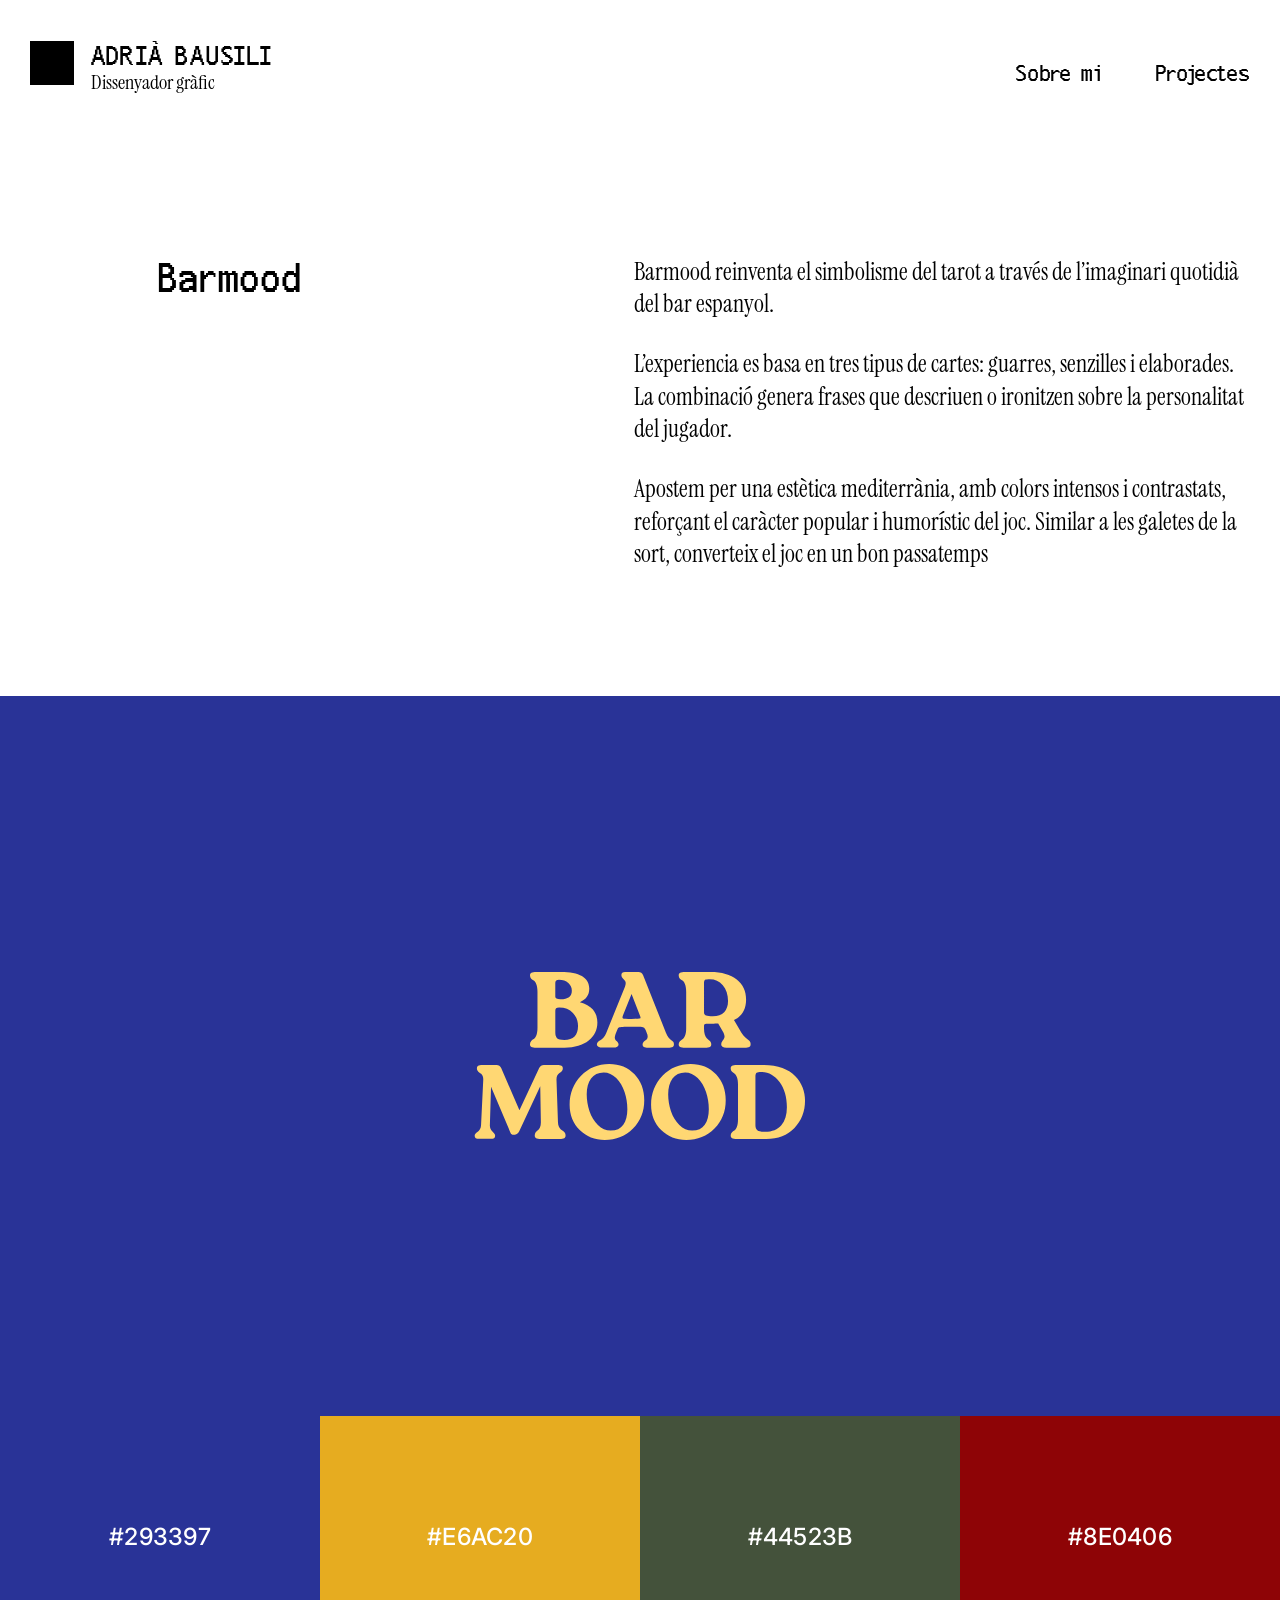
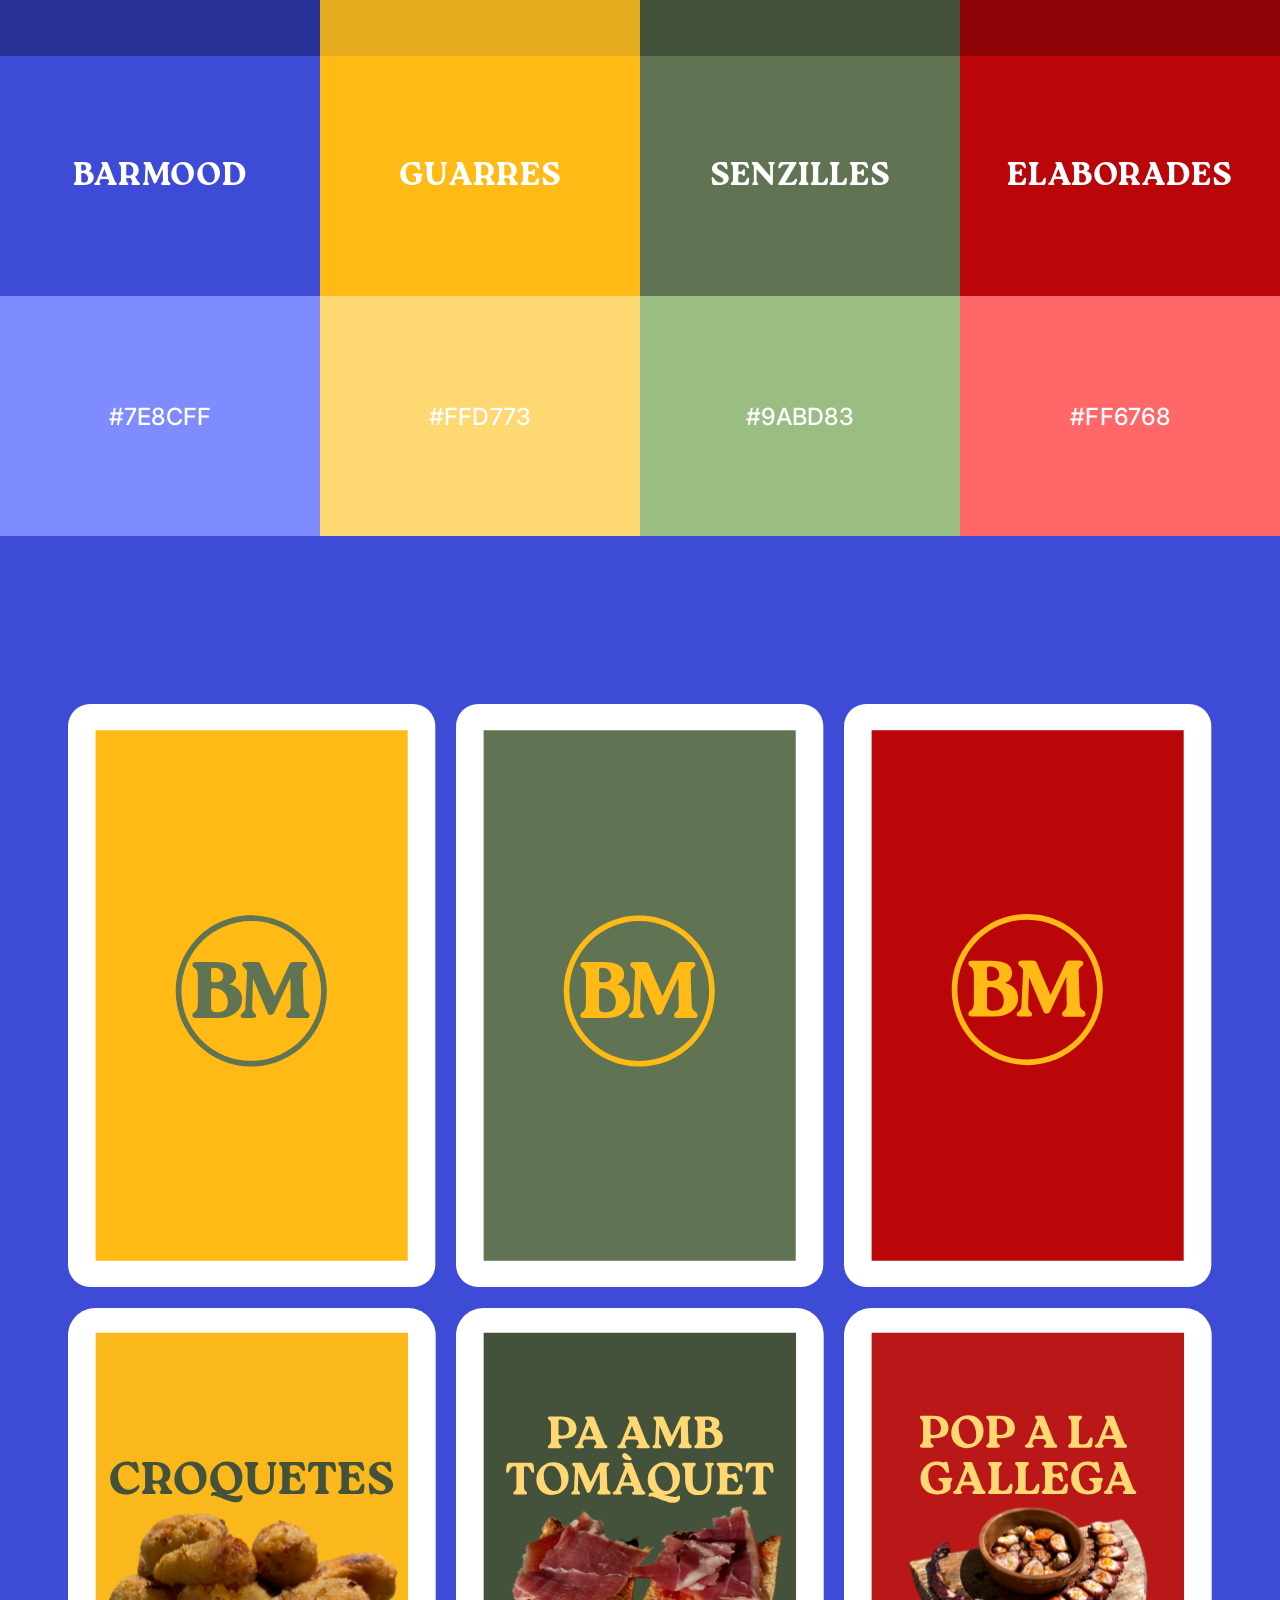
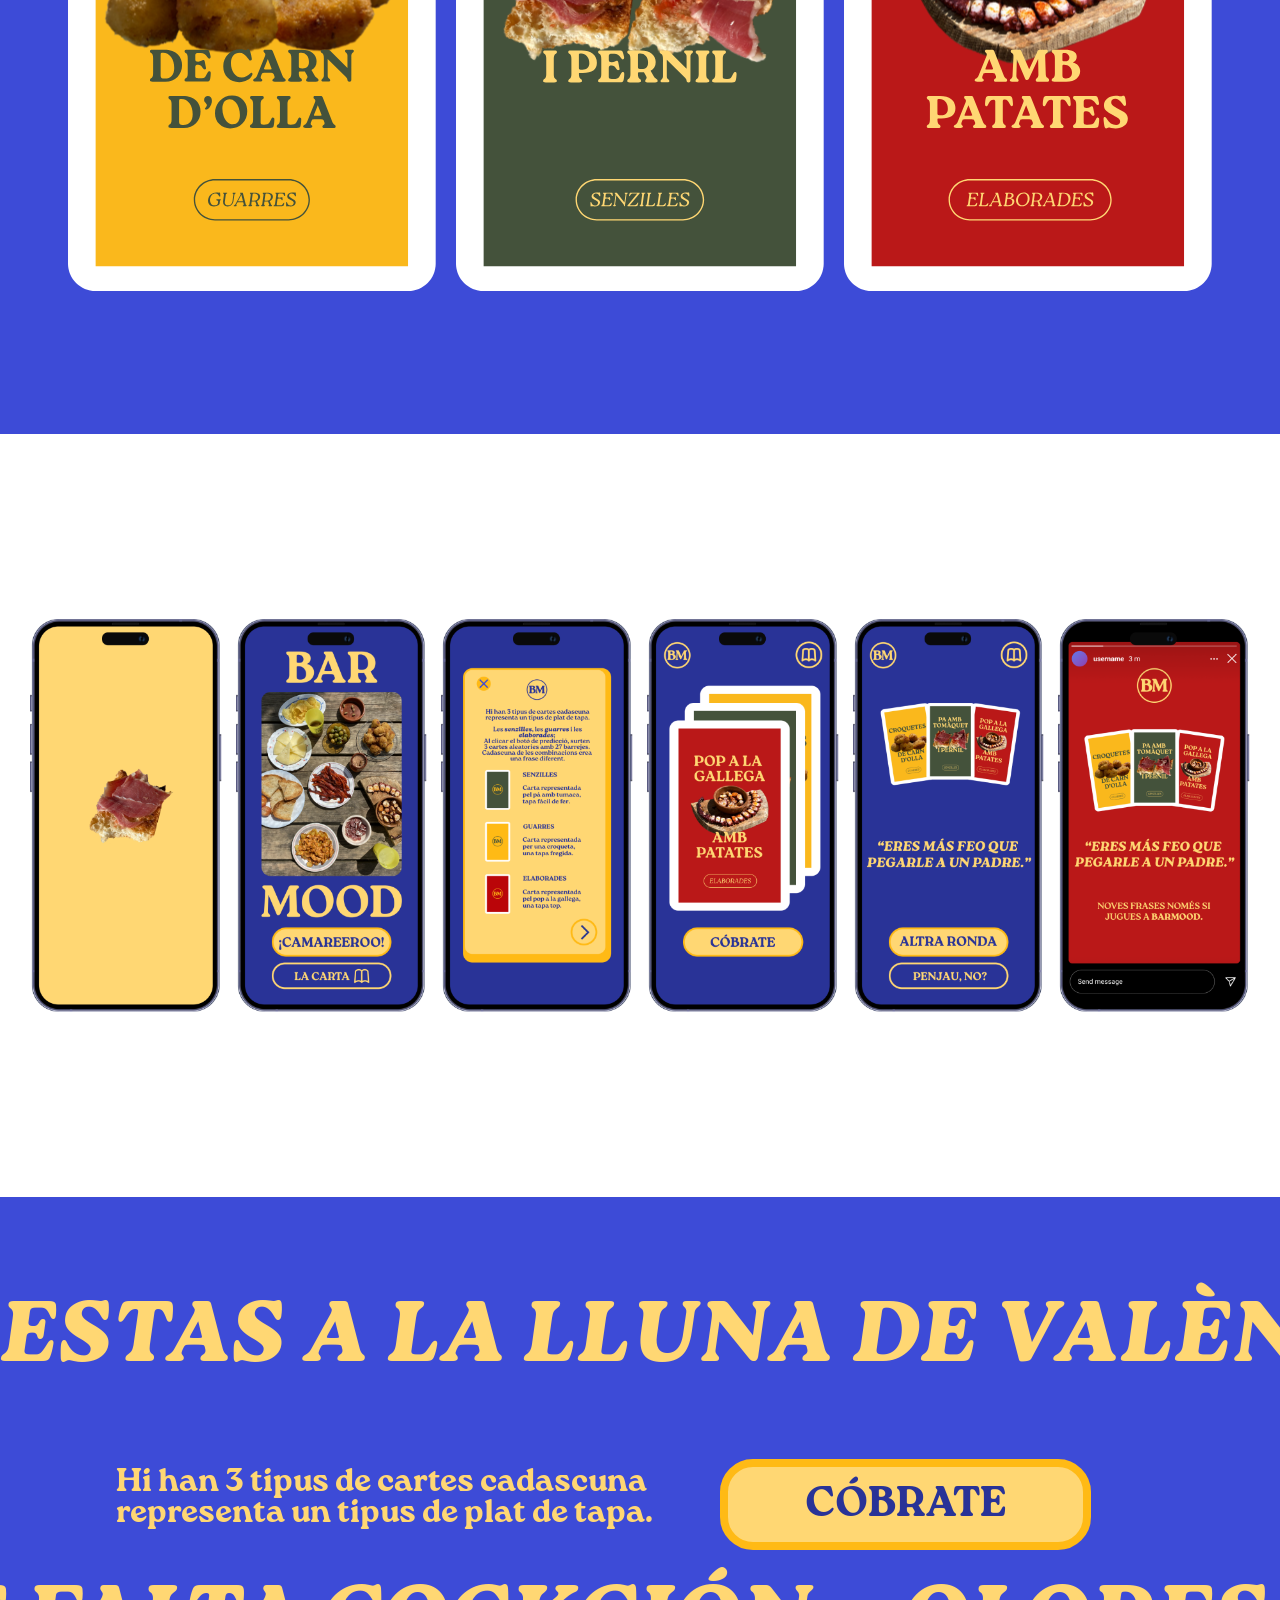
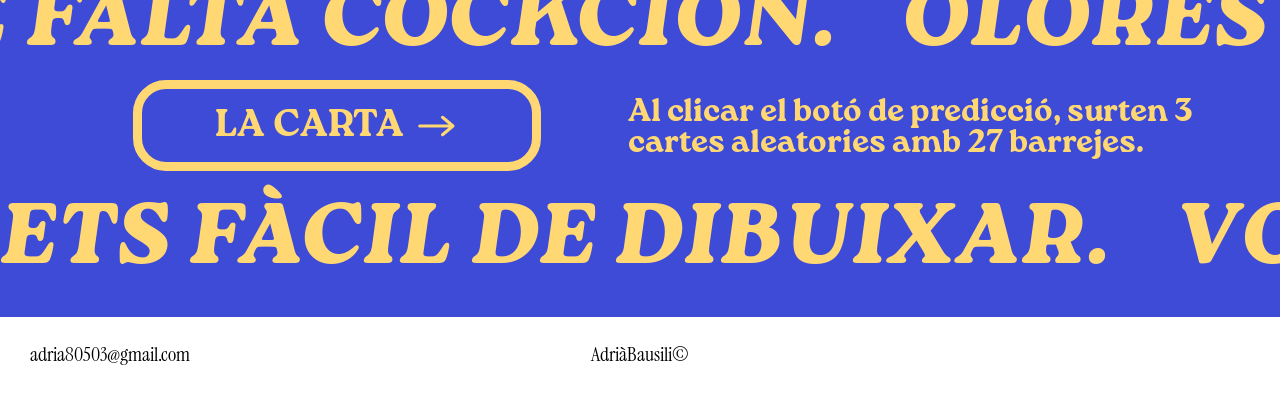
==== commit 8593f66e: "Delete telefon" ====
--- a/barmood.html
+++ b/barmood.html
@@ -1,161 +1,182 @@
-<!DOCTYPE html>
+<!doctype html>
 <html lang="ca">
-<head>
-  <meta charset="UTF-8" />
-  <meta name="viewport" content="width=device-width, initial-scale=1" />
-  <title>Adrià Bausili — Barmood</title>
-  <link rel="preconnect" href="https://fonts.googleapis.com" />
-  <link rel="preconnect" href="https://fonts.gstatic.com" crossorigin />
-  <link rel="preconnect" href="https://api.fontshare.com" />
-  <link href="https://fonts.googleapis.com/css2?family=Instrument+Serif:ital@0;1&family=Inter:wght@500;600&display=swap" rel="stylesheet" />
-  <link href="https://api.fontshare.com/v2/css?f[]=clash-grotesk@500&display=swap" rel="stylesheet" />
-  <link rel="stylesheet" href="css/styles.css" />
-</head>
-<body>
-  <div class="page">
-    <header class="site-header">
-      <a class="brand" href="index.html" aria-label="Adrià Bausili — inici">
-        <span class="brand-mark" aria-hidden="true"></span>
-        <span class="brand-text">
-          <span class="brand-name">ADRIÀ BAUSILI</span>
-          <span class="brand-role">Dissenyador gràfic</span>
-        </span>
-      </a>
-      <nav class="site-nav" aria-label="Principal">
-        <a href="sobre-mi.html">Sobre mi</a>
-        <a href="index.html">Projectes</a>
-      </nav>
-    </header>
+	<head>
+		<meta charset="UTF-8" />
+		<meta name="viewport" content="width=device-width, initial-scale=1" />
+		<title>Adrià Bausili — Barmood</title>
+		<link rel="preconnect" href="https://fonts.googleapis.com" />
+		<link rel="preconnect" href="https://fonts.gstatic.com" crossorigin />
+		<link rel="preconnect" href="https://api.fontshare.com" />
+		<link
+			href="https://fonts.googleapis.com/css2?family=Instrument+Serif:ital@0;1&family=Inter:wght@500;600&display=swap"
+			rel="stylesheet"
+		/>
+		<link href="https://api.fontshare.com/v2/css?f[]=clash-grotesk@500&display=swap" rel="stylesheet" />
+		<link rel="stylesheet" href="css/styles.css" />
+	</head>
+	<body>
+		<div class="page">
+			<header class="site-header">
+				<a class="brand" href="index.html" aria-label="Adrià Bausili — inici">
+					<span class="brand-mark" aria-hidden="true"></span>
+					<span class="brand-text">
+						<span class="brand-name">ADRIÀ BAUSILI</span>
+						<span class="brand-role">Dissenyador gràfic</span>
+					</span>
+				</a>
+				<nav class="site-nav" aria-label="Principal">
+					<a href="sobre-mi.html">Sobre mi</a>
+					<a href="index.html">Projectes</a>
+				</nav>
+			</header>
 
-    <main class="case-barmood">
-      <section class="case-intro" aria-labelledby="bm-title">
-        <h1 id="bm-title">Barmood</h1>
-        <div class="case-intro-copy">
-          <p>Barmood reinventa el simbolisme del tarot a través de l’imaginari quotidià del bar espanyol.</p>
-          <p>L’experiencia es basa en tres tipus de cartes: guarres, senzilles i elaborades. La combinació genera frases que descriuen o ironitzen sobre la personalitat del jugador.</p>
-          <p>Apostem per una estètica mediterrània, amb colors intensos i contrastats, reforçant el caràcter popular i humorístic del joc. Similar a les galetes de la sort, converteix el joc en un bon passatemps</p>
-        </div>
-      </section>
+			<main class="case-barmood">
+				<section class="case-intro" aria-labelledby="bm-title">
+					<h1 id="bm-title">Barmood</h1>
+					<div class="case-intro-copy">
+						<p>Barmood reinventa el simbolisme del tarot a través de l’imaginari quotidià del bar espanyol.</p>
+						<p>
+							L’experiencia es basa en tres tipus de cartes: guarres, senzilles i elaborades. La combinació genera frases que
+							descriuen o ironitzen sobre la personalitat del jugador.
+						</p>
+						<p>
+							Apostem per una estètica mediterrània, amb colors intensos i contrastats, reforçant el caràcter popular i
+							humorístic del joc. Similar a les galetes de la sort, converteix el joc en un bon passatemps
+						</p>
+					</div>
+				</section>
 
-      <section class="bm-wordmark bm-bleed" aria-label="Wordmark">
-        <img src="assets/barmood-wordmark.svg" alt="BAR MOOD" width="1920" height="1080" />
-      </section>
+				<section class="bm-wordmark bm-bleed" aria-label="Wordmark">
+					<img src="assets/barmood-wordmark.svg" alt="BAR MOOD" width="1920" height="1080" />
+				</section>
 
-      <section class="bm-palette bm-bleed" aria-label="Paleta de color">
-        <ul class="bm-palette-grid">
-          <li>
-            <div class="bm-swatch bm-swatch-barmood-dark"><span>#293397</span></div>
-            <div class="bm-swatch bm-swatch-name bm-swatch-barmood-mid"><span>BARMOOD</span></div>
-            <div class="bm-swatch bm-swatch-barmood-light"><span>#7E8CFF</span></div>
-          </li>
-          <li>
-            <div class="bm-swatch bm-swatch-guarres-dark"><span>#E6AC20</span></div>
-            <div class="bm-swatch bm-swatch-name bm-swatch-guarres-mid"><span>GUARRES</span></div>
-            <div class="bm-swatch bm-swatch-guarres-light"><span>#FFD773</span></div>
-          </li>
-          <li>
-            <div class="bm-swatch bm-swatch-senzilles-dark"><span>#44523B</span></div>
-            <div class="bm-swatch bm-swatch-name bm-swatch-senzilles-mid"><span>SENZILLES</span></div>
-            <div class="bm-swatch bm-swatch-senzilles-light"><span>#9ABD83</span></div>
-          </li>
-          <li>
-            <div class="bm-swatch bm-swatch-elaborades-dark"><span>#8E0406</span></div>
-            <div class="bm-swatch bm-swatch-name bm-swatch-elaborades-mid"><span>ELABORADES</span></div>
-            <div class="bm-swatch bm-swatch-elaborades-light"><span>#FF6768</span></div>
-          </li>
-        </ul>
-      </section>
+				<section class="bm-palette bm-bleed" aria-label="Paleta de color">
+					<ul class="bm-palette-grid">
+						<li>
+							<div class="bm-swatch bm-swatch-barmood-dark"><span>#293397</span></div>
+							<div class="bm-swatch bm-swatch-name bm-swatch-barmood-mid"><span>BARMOOD</span></div>
+							<div class="bm-swatch bm-swatch-barmood-light"><span>#7E8CFF</span></div>
+						</li>
+						<li>
+							<div class="bm-swatch bm-swatch-guarres-dark"><span>#E6AC20</span></div>
+							<div class="bm-swatch bm-swatch-name bm-swatch-guarres-mid"><span>GUARRES</span></div>
+							<div class="bm-swatch bm-swatch-guarres-light"><span>#FFD773</span></div>
+						</li>
+						<li>
+							<div class="bm-swatch bm-swatch-senzilles-dark"><span>#44523B</span></div>
+							<div class="bm-swatch bm-swatch-name bm-swatch-senzilles-mid"><span>SENZILLES</span></div>
+							<div class="bm-swatch bm-swatch-senzilles-light"><span>#9ABD83</span></div>
+						</li>
+						<li>
+							<div class="bm-swatch bm-swatch-elaborades-dark"><span>#8E0406</span></div>
+							<div class="bm-swatch bm-swatch-name bm-swatch-elaborades-mid"><span>ELABORADES</span></div>
+							<div class="bm-swatch bm-swatch-elaborades-light"><span>#FF6768</span></div>
+						</li>
+					</ul>
+				</section>
 
-      <section class="bm-cards bm-bleed" aria-label="Cartes">
-        <div class="bm-cards-grid">
-          <img src="assets/barmood-logo-1.svg" alt="" width="365" height="578" />
-          <img src="assets/barmood-logo-2.svg" alt="" width="365" height="578" />
-          <img src="assets/barmood-logo-3.svg" alt="" width="365" height="578" />
-          <img src="assets/barmood-croquetes.svg" alt="croquetes" width="364" height="577" />
-          <img src="assets/barmood-pa.svg" alt="pa amb tomàquet" width="364" height="577" />
-          <img src="assets/barmood-pop.svg" alt="pop" width="364" height="577" />
-        </div>
-      </section>
+				<section class="bm-cards bm-bleed" aria-label="Cartes">
+					<div class="bm-cards-grid">
+						<img src="assets/barmood-logo-1.svg" alt="" width="365" height="578" />
+						<img src="assets/barmood-logo-2.svg" alt="" width="365" height="578" />
+						<img src="assets/barmood-logo-3.svg" alt="" width="365" height="578" />
+						<img src="assets/barmood-croquetes.svg" alt="croquetes" width="364" height="577" />
+						<img src="assets/barmood-pa.svg" alt="pa amb tomàquet" width="364" height="577" />
+						<img src="assets/barmood-pop.svg" alt="pop" width="364" height="577" />
+					</div>
+				</section>
 
-      <section class="bm-photos" aria-label="Fotografies">
-        <img src="assets/barmood-photo-1.png" alt="" width="298" height="613" />
-        <img src="assets/barmood-photo-2.png" alt="" width="298" height="613" />
-        <img src="assets/barmood-photo-3.png" alt="" width="298" height="613" />
-        <img src="assets/barmood-photo-4.png" alt="" width="298" height="613" />
-        <img src="assets/barmood-photo-5.png" alt="" width="298" height="613" />
-        <img src="assets/barmood-photo-6.png" alt="" width="298" height="613" />
-      </section>
+				<section class="bm-photos" aria-label="Fotografies">
+					<img src="assets/barmood-photo-1.png" alt="" width="298" height="613" />
+					<img src="assets/barmood-photo-2.png" alt="" width="298" height="613" />
+					<img src="assets/barmood-photo-3.png" alt="" width="298" height="613" />
+					<img src="assets/barmood-photo-4.png" alt="" width="298" height="613" />
+					<img src="assets/barmood-photo-5.png" alt="" width="298" height="613" />
+					<img src="assets/barmood-photo-6.png" alt="" width="298" height="613" />
+				</section>
 
-      <section class="bm-play bm-bleed" aria-label="Joc">
-        <div class="bm-play-stage">
-          <div class="bm-marquee" data-dir="left">
-            <div class="bm-marquee-track">
-              <p>
-                <span>ESTAS A LA LLUNA DE VALÈNCIA.</span>
-                <span>ERES MÁS FEO QUE PEGARLE A UN PADRE.</span>
-              </p>
-              <p aria-hidden="true">
-                <span>ESTAS A LA LLUNA DE VALÈNCIA.</span>
-                <span>ERES MÁS FEO QUE PEGARLE A UN PADRE.</span>
-              </p>
-            </div>
-          </div>
-          <div class="bm-marquee is-shifted" data-dir="right">
-            <div class="bm-marquee-track">
-              <p>
-                <span>TE FALTA COCKCIÓN.</span>
-                <span>OLORES A QUARENTENA.</span>
-              </p>
-              <p aria-hidden="true">
-                <span>TE FALTA COCKCIÓN.</span>
-                <span>OLORES A QUARENTENA.</span>
-              </p>
-            </div>
-          </div>
-          <div class="bm-marquee" data-dir="left">
-            <div class="bm-marquee-track">
-              <p>
-                <span>ETS FÀCIL DE DIBUIXAR.</span>
-                <span>VOLS UN BESO NEGRO O NORMAL.</span>
-              </p>
-              <p aria-hidden="true">
-                <span>ETS FÀCIL DE DIBUIXAR.</span>
-                <span>VOLS UN BESO NEGRO O NORMAL.</span>
-              </p>
-            </div>
-          </div>
+				<section class="bm-play bm-bleed" aria-label="Joc">
+					<div class="bm-play-stage">
+						<div class="bm-marquee" data-dir="left">
+							<div class="bm-marquee-track">
+								<p>
+									<span>ESTAS A LA LLUNA DE VALÈNCIA.</span>
+									<span>ERES MÁS FEO QUE PEGARLE A UN PADRE.</span>
+								</p>
+								<p aria-hidden="true">
+									<span>ESTAS A LA LLUNA DE VALÈNCIA.</span>
+									<span>ERES MÁS FEO QUE PEGARLE A UN PADRE.</span>
+								</p>
+							</div>
+						</div>
+						<div class="bm-marquee is-shifted" data-dir="right">
+							<div class="bm-marquee-track">
+								<p>
+									<span>TE FALTA COCKCIÓN.</span>
+									<span>OLORES A QUARENTENA.</span>
+								</p>
+								<p aria-hidden="true">
+									<span>TE FALTA COCKCIÓN.</span>
+									<span>OLORES A QUARENTENA.</span>
+								</p>
+							</div>
+						</div>
+						<div class="bm-marquee" data-dir="left">
+							<div class="bm-marquee-track">
+								<p>
+									<span>ETS FÀCIL DE DIBUIXAR.</span>
+									<span>VOLS UN BESO NEGRO O NORMAL.</span>
+								</p>
+								<p aria-hidden="true">
+									<span>ETS FÀCIL DE DIBUIXAR.</span>
+									<span>VOLS UN BESO NEGRO O NORMAL.</span>
+								</p>
+							</div>
+						</div>
 
-          <div class="bm-play-ui">
-            <p class="bm-play-line bm-line-a">Hi han 3 tipus de cartes cadascuna representa un tipus de plat de tapa.</p>
-            <button type="button" class="bm-btn bm-btn-cobrate" id="bm-cobrate" aria-controls="bm-reading">CÓBRATE</button>
-            <button type="button" class="bm-btn bm-btn-carta" id="bm-carta" aria-expanded="false" aria-controls="bm-instructions">
-              <span>LA CARTA</span>
-              <svg class="bm-arrow" viewBox="0 0 48 32" width="42" height="28" aria-hidden="true">
-                <path d="M2 16h36M28 6l12 10L28 26" fill="none" stroke="currentColor" stroke-width="3.5" stroke-linecap="round" stroke-linejoin="round"/>
-              </svg>
-            </button>
-            <p class="bm-play-line bm-line-b">Al clicar el botó de predicció, surten 3 cartes aleatories amb 27 barrejes.</p>
-          </div>
-        </div>
+						<div class="bm-play-ui">
+							<p class="bm-play-line bm-line-a">Hi han 3 tipus de cartes cadascuna representa un tipus de plat de tapa.</p>
+							<button type="button" class="bm-btn bm-btn-cobrate" id="bm-cobrate" aria-controls="bm-reading">CÓBRATE</button>
+							<button
+								type="button"
+								class="bm-btn bm-btn-carta"
+								id="bm-carta"
+								aria-expanded="false"
+								aria-controls="bm-instructions"
+							>
+								<span>LA CARTA</span>
+								<svg class="bm-arrow" viewBox="0 0 48 32" width="42" height="28" aria-hidden="true">
+									<path
+										d="M2 16h36M28 6l12 10L28 26"
+										fill="none"
+										stroke="currentColor"
+										stroke-width="3.5"
+										stroke-linecap="round"
+										stroke-linejoin="round"
+									/>
+								</svg>
+							</button>
+							<p class="bm-play-line bm-line-b">Al clicar el botó de predicció, surten 3 cartes aleatories amb 27 barrejes.</p>
+						</div>
+					</div>
 
-        <div class="bm-instructions" id="bm-instructions" hidden>
-          <p>Hi ha tres tipus de cartes. Cadascuna representa un tipus de plat de tapa: guarres, senzilles i elaborades.</p>
-          <p>CÓBRATE en treu 3 a l’atzar. Amb tres tipus, les combinacions són 27.</p>
-        </div>
+					<div class="bm-instructions" id="bm-instructions" hidden>
+						<p>Hi ha tres tipus de cartes. Cadascuna representa un tipus de plat de tapa: guarres, senzilles i elaborades.</p>
+						<p>CÓBRATE en treu 3 a l’atzar. Amb tres tipus, les combinacions són 27.</p>
+					</div>
 
-        <div class="bm-reading" id="bm-reading" hidden>
-          <div class="bm-reading-cards" id="bm-reading-cards"></div>
-          <p class="bm-sr" id="bm-reading-status" aria-live="polite"></p>
-        </div>
-      </section>
-    </main>
+					<div class="bm-reading" id="bm-reading" hidden>
+						<div class="bm-reading-cards" id="bm-reading-cards"></div>
+						<p class="bm-sr" id="bm-reading-status" aria-live="polite"></p>
+					</div>
+				</section>
+			</main>
 
-    <footer class="site-footer">
-      <a href="mailto:adria80503@gmail.com">adria80503@gmail.com</a>
-      <a href="tel:+376342472">(+376) 342 472</a>
-      <span>AdriàBausili©</span>
-    </footer>
-  </div>
-  <script src="js/main.js"></script>
-</body>
+			<footer class="site-footer">
+				<a href="mailto:adria80503@gmail.com">adria80503@gmail.com</a>
+				<span>AdriàBausili©</span>
+			</footer>
+		</div>
+		<script src="js/main.js"></script>
+	</body>
 </html>
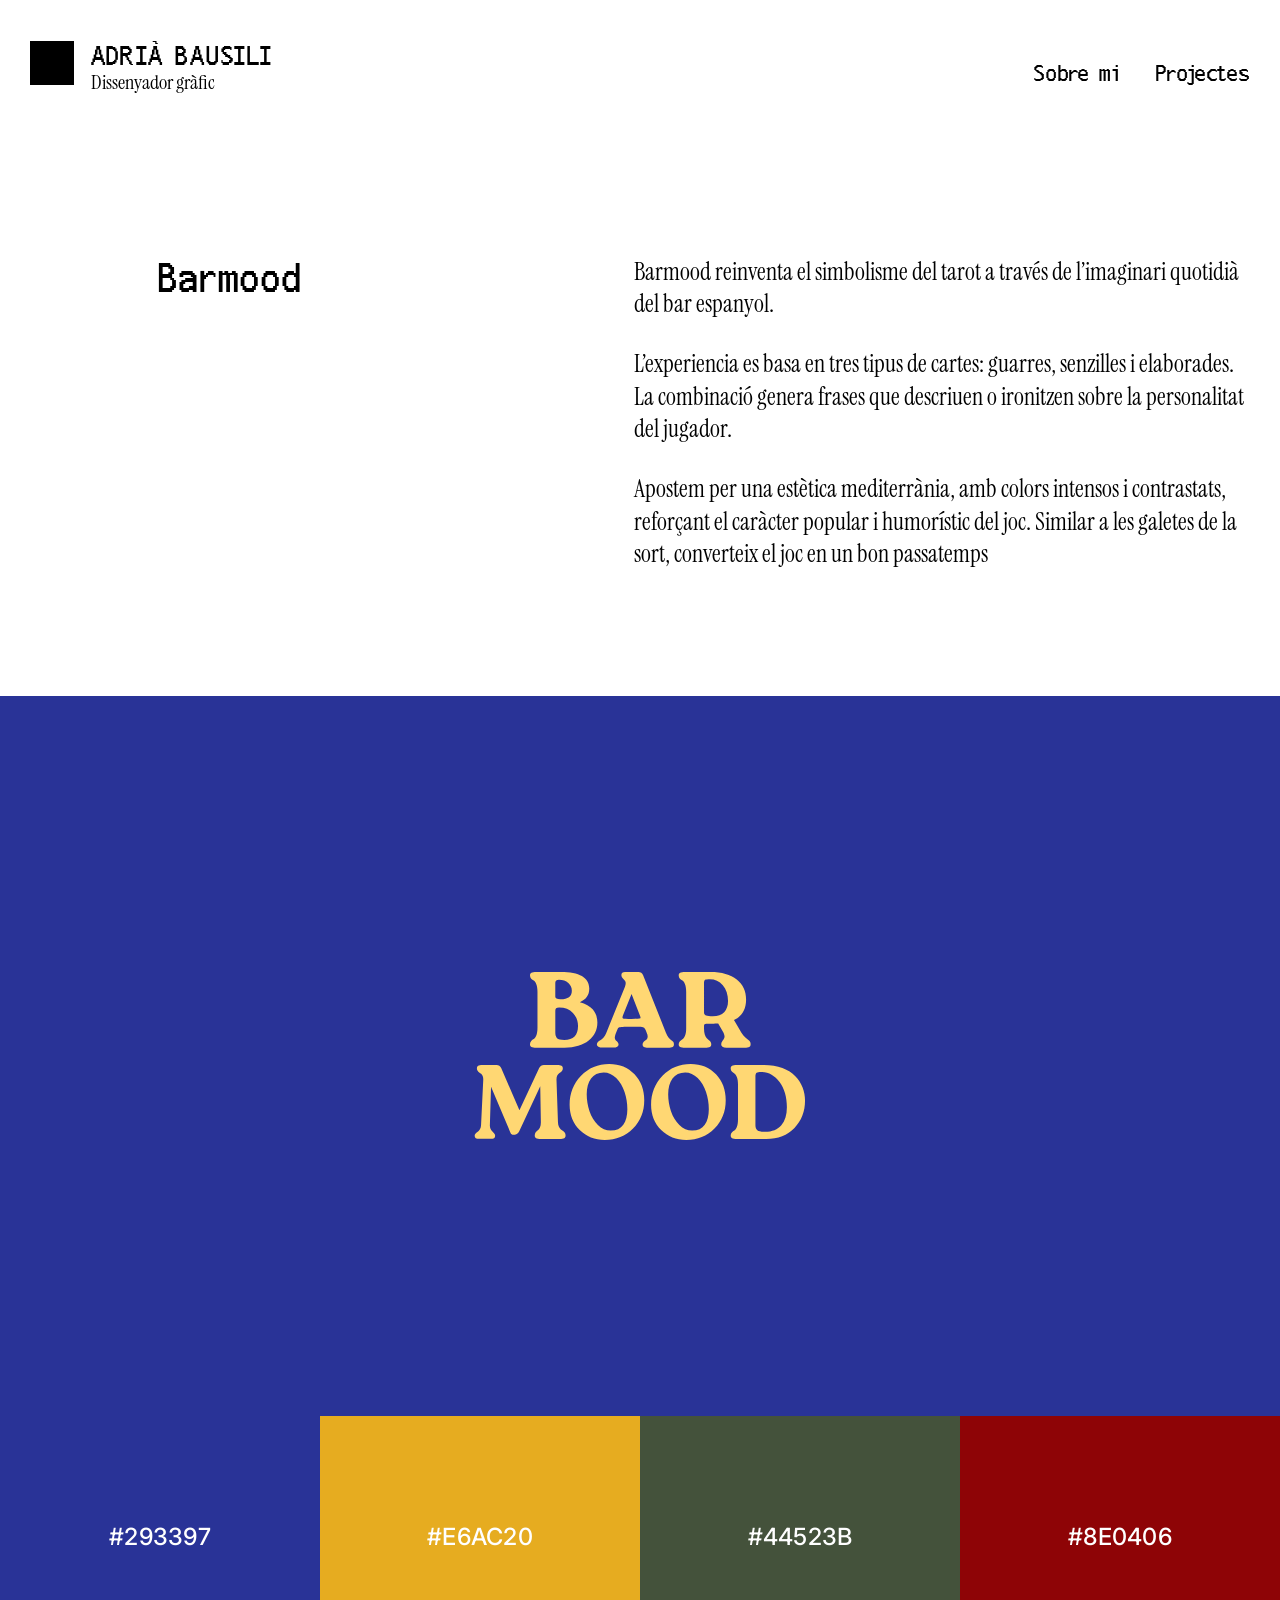
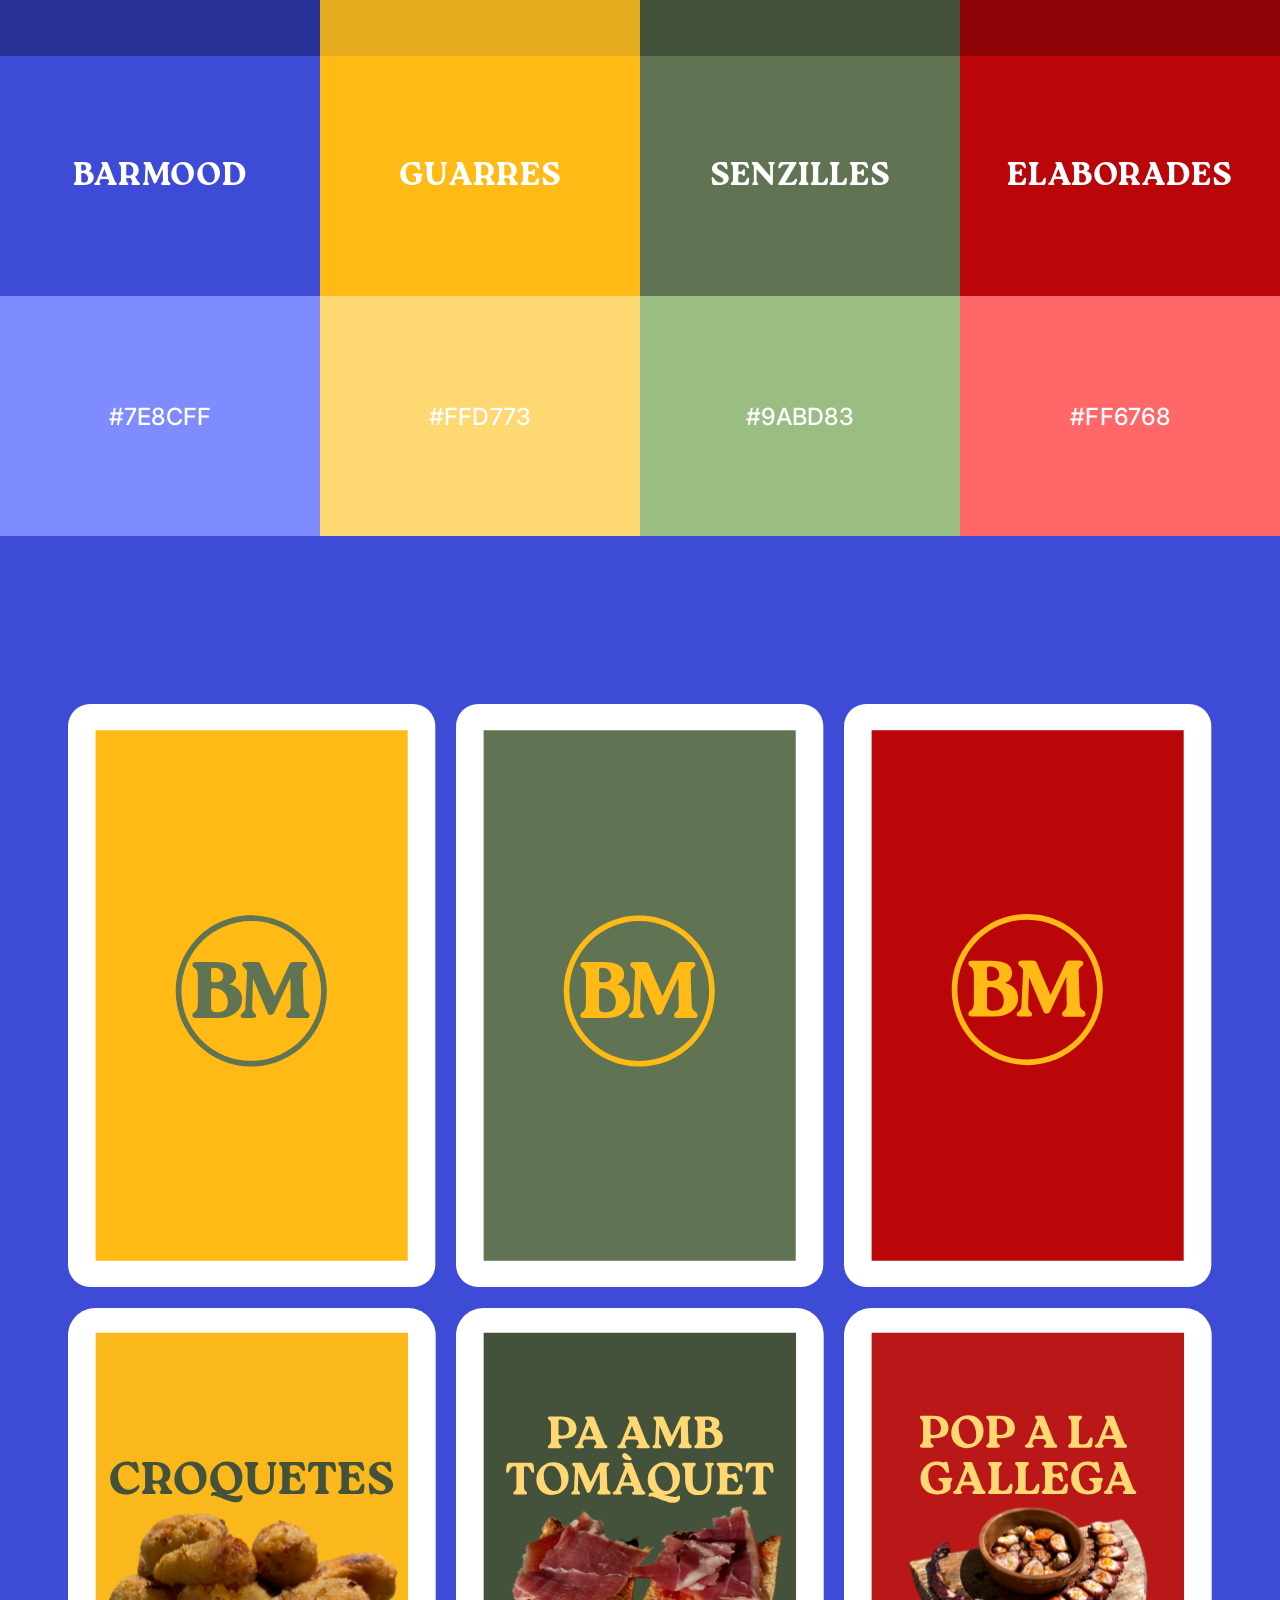
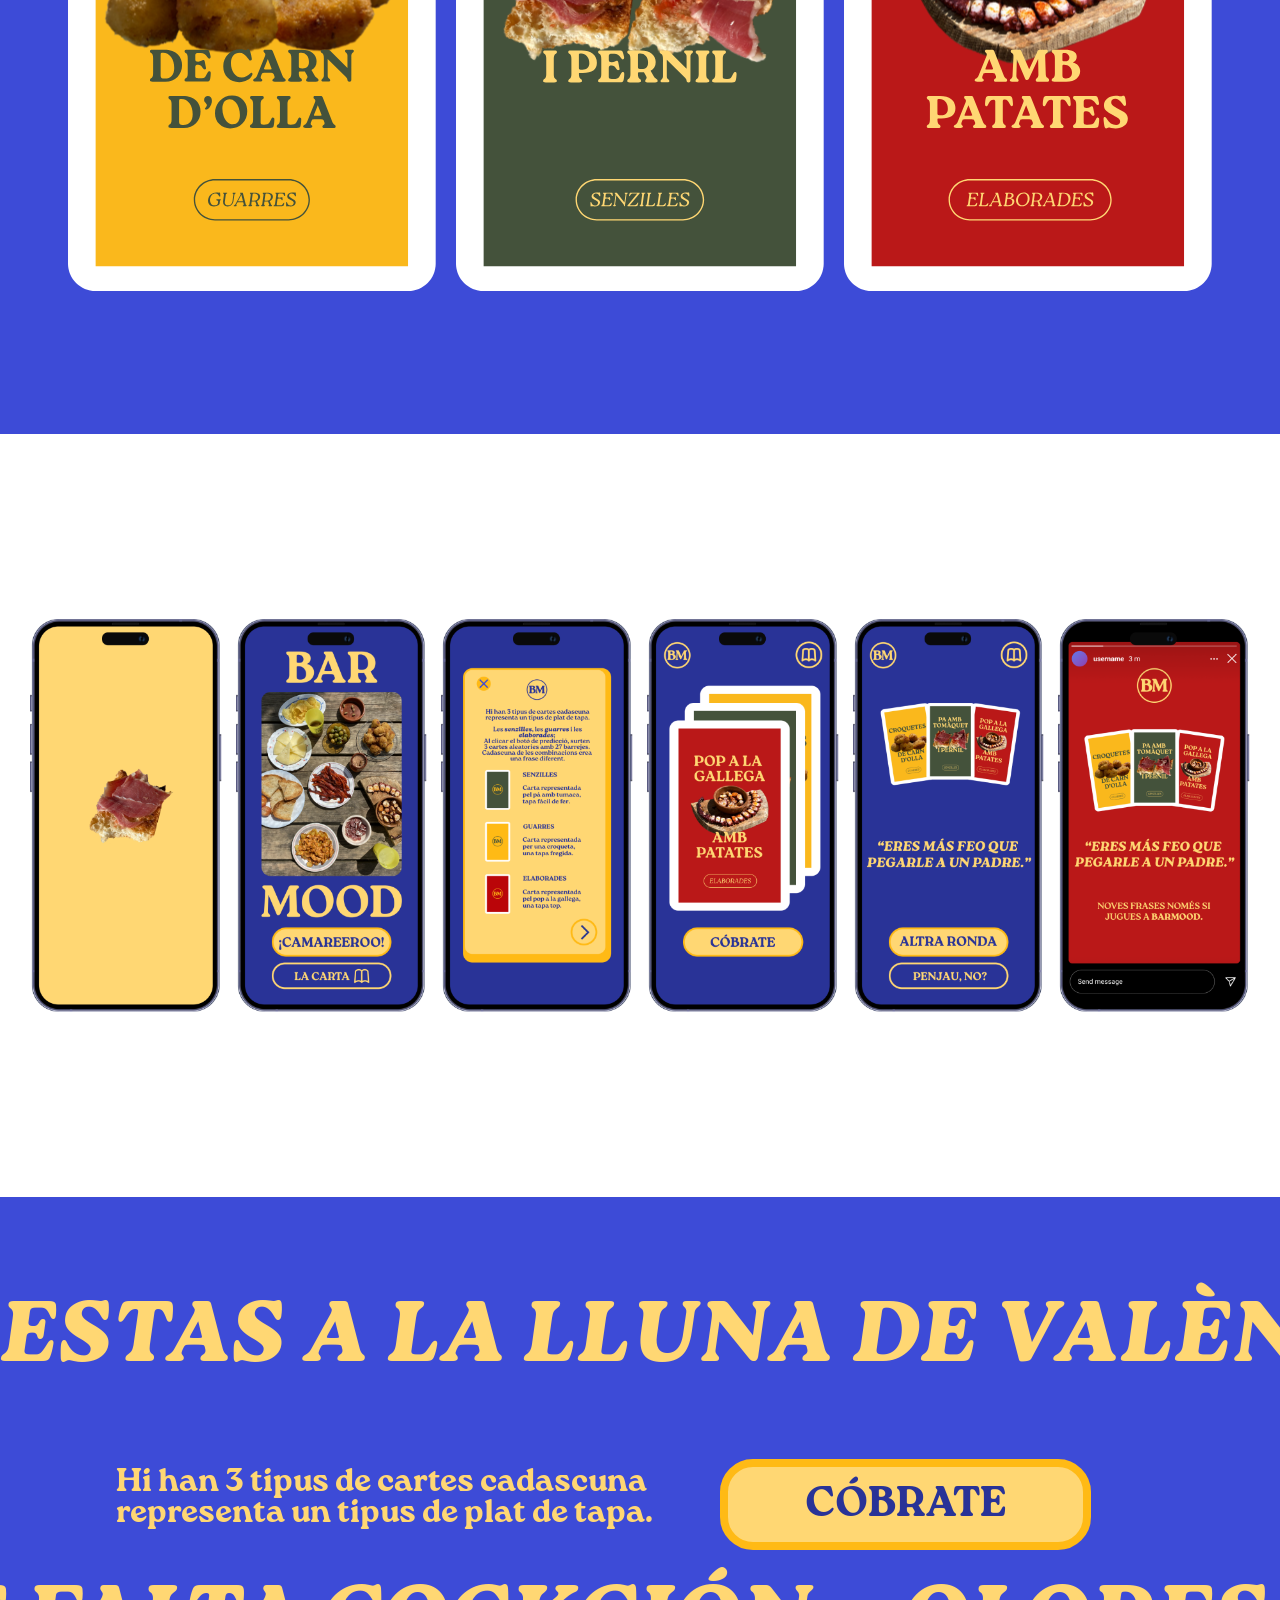
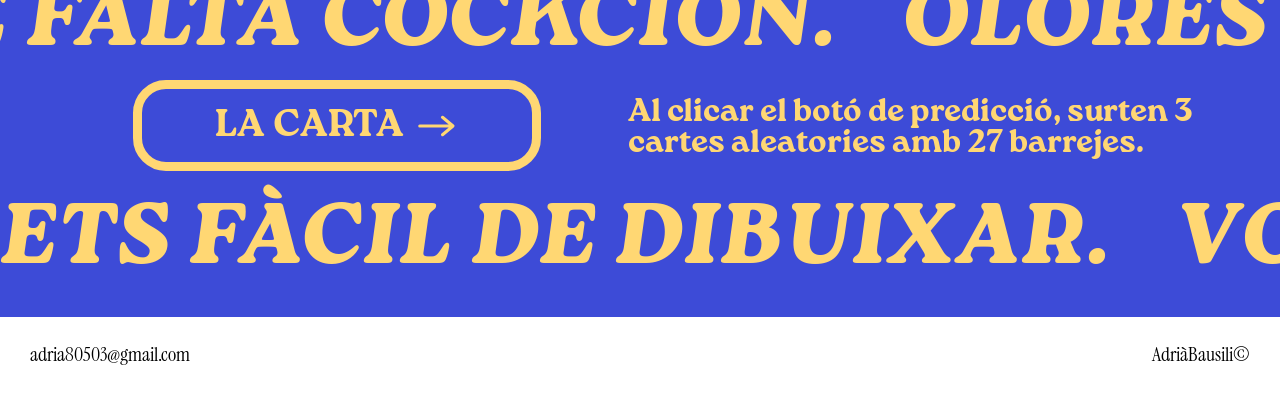
==== commit 1c0b6841: "Correccions" ====
--- a/barmood.html
+++ b/barmood.html
@@ -2,6 +2,8 @@
 <html lang="ca">
 	<head>
 		<meta charset="UTF-8" />
+		<link rel="icon" type="image/svg+xml" href="favicon.svg" />
+		<meta name="robots" content="noindex, nofollow" />
 		<meta name="viewport" content="width=device-width, initial-scale=1" />
 		<title>Adrià Bausili — Barmood</title>
 		<link rel="preconnect" href="https://fonts.googleapis.com" />
--- a/css/styles.css
+++ b/css/styles.css
@@ -141,9 +141,10 @@
 }
 
 .site-nav {
+  flex-wrap: wrap;
   display: flex;
   flex-shrink: 0;
-  gap: 54px;
+  gap: 20px 36px;
   padding-top: 18px;
   font-family: var(--font-sans);
   font-size: 20px;
@@ -587,7 +588,7 @@
 
 .site-footer {
   display: grid;
-  grid-template-columns: 1fr 1fr 1fr;
+  grid-template-columns: minmax(0, 1fr) auto;
   align-items: end;
   gap: 12px;
   padding: 24px 0 26px;
@@ -604,7 +605,7 @@
 }
 
 .site-footer > :nth-child(2) {
-  text-align: center;
+  text-align: right;
 }
 
 .site-footer > :nth-child(3) {
@@ -846,7 +847,7 @@
   }
 
   .site-footer {
-    grid-template-columns: 1fr;
+    grid-template-columns: minmax(0, 1fr) auto;
     gap: 6px;
     font-size: 16px;
     padding-bottom: 20px;
@@ -854,7 +855,7 @@
 
   .site-footer > :nth-child(2),
   .site-footer > :nth-child(3) {
-    text-align: left;
+    text-align: right;
   }
 }
 
@@ -2050,3 +2051,143 @@
     width: min(46%, 280px);
   }
 }
+
+/* Eines */
+.eines {
+  width: min(100%, 1200px);
+  margin: 96px auto 80px;
+  display: grid;
+  grid-template-columns: minmax(0, 0.9fr) minmax(0, 1.1fr);
+  gap: 72px;
+  align-items: start;
+}
+
+.eines-eyebrow {
+  margin: 0 0 28px;
+  font: 14px/1.5 var(--font-sans);
+}
+
+.eines h1 {
+  margin: 0;
+  font: 400 clamp(52px, 5.5vw, 88px)/0.98 var(--font-serif);
+  letter-spacing: -0.03em;
+}
+
+.eines-lead {
+  max-width: 360px;
+  margin: 32px 0 0;
+  font-size: 25px;
+  line-height: 1.35;
+}
+
+.eines-group {
+  display: grid;
+  grid-template-columns: 28px minmax(0, 1fr);
+  gap: 20px;
+  border-top: 1px solid var(--ink);
+  padding: 26px 0 32px;
+}
+
+.eines-number {
+  padding-top: 3px;
+  font: 13px/1.5 var(--font-sans);
+}
+
+.eines-group h2,
+.eines-group h3 {
+  margin: 0 0 10px;
+  font: 400 23px/1.25 var(--font-sans);
+}
+
+.eines-group p {
+  margin: 0 0 20px;
+  font-size: 21px;
+  line-height: 1.35;
+}
+
+.eines-list {
+  display: flex;
+  flex-wrap: wrap;
+  gap: 8px;
+  padding: 0;
+  margin: 0;
+  list-style: none;
+}
+
+.eines-list li {
+  border: 1px solid currentColor;
+  border-radius: 100px;
+  padding: 8px 14px;
+  font: 14px/1.2 var(--font-sans);
+}
+
+@media (max-width: 900px) {
+  .eines {
+    grid-template-columns: 1fr;
+    gap: 48px;
+    margin: 64px auto 48px;
+  }
+}
+
+@media (max-width: 600px) {
+  .site-header {
+    flex-wrap: wrap;
+  }
+
+  .site-nav {
+    width: 100%;
+    padding-top: 12px;
+    gap: 16px 24px;
+  }
+
+  .eines-group {
+    gap: 12px;
+  }
+}
+
+.sobre-eines { width: 100%; margin-top: 72px; }
+.sobre-eines > h2 { margin: 0 0 32px; font: 400 clamp(40px, 6vw, 64px)/1.1 var(--font-serif); }
+
+.site-footer > a { overflow-wrap: anywhere; }
+
+/* Sobre mi: a continuous column from presentation to tools. */
+.sobre {
+  display: block;
+  width: min(820px, 100%);
+  margin: 80px auto 0;
+  padding-bottom: 64px;
+}
+.sobre-intro { display: block; }
+.sobre-label { margin: 0 0 20px; font: 14px/1.4 var(--font-sans); }
+.sobre-name {
+  margin: 0;
+  font: 400 clamp(30px, 4vw, 44px)/1.15 var(--font-sans);
+  white-space: normal;
+  overflow-wrap: anywhere;
+}
+.sobre-location { margin: 14px 0 36px; font: 20px/1.4 var(--font-serif); }
+.sobre-copy { font-size: clamp(22px, 2.5vw, 28px); line-height: 1.4; }
+.sobre-copy .sobre-lead { margin-bottom: 24px; font-size: inherit; line-height: inherit; }
+.sobre-copy p + p { margin-top: 24px; }
+.sobre-copy p.sobre-invite {
+  width: 100%;
+  margin: 32px 0 0;
+  font: 20px/1.5 var(--font-sans);
+}
+.sobre-eines { margin-top: 120px; padding-top: 40px; }
+.sobre-tools-heading { margin-bottom: 28px; }
+.sobre-tools-heading h2 { margin: 0 0 12px; font: 400 40px/1.1 var(--font-serif); }
+.sobre-tools-heading p { margin: 0; font: 21px/1.4 var(--font-serif); }
+.sobre-eines .eines-groups { display: block; }
+.sobre-eines .eines-group { display: block; padding: 22px 0; }
+.sobre-eines .eines-number { display: none; }
+.sobre-eines .eines-group h3 { font-size: 20px; }
+.sobre-eines .eines-group p { margin-bottom: 14px; font-size: 20px; }
+.sobre-eines .eines-list { gap: 8px 18px; }
+.sobre-eines .eines-list li { border: 0; border-radius: 0; padding: 0; font-size: 16px; line-height: 1.5; }
+.page:has(.sobre) .site-footer { padding: 24px 0 26px; }
+@media (max-width: 600px) {
+  .sobre { margin-top: 48px; padding-bottom: 40px; }
+  .sobre-location { margin-bottom: 28px; }
+  .sobre-eines { margin-top: 80px; padding-top: 32px; }
+}
